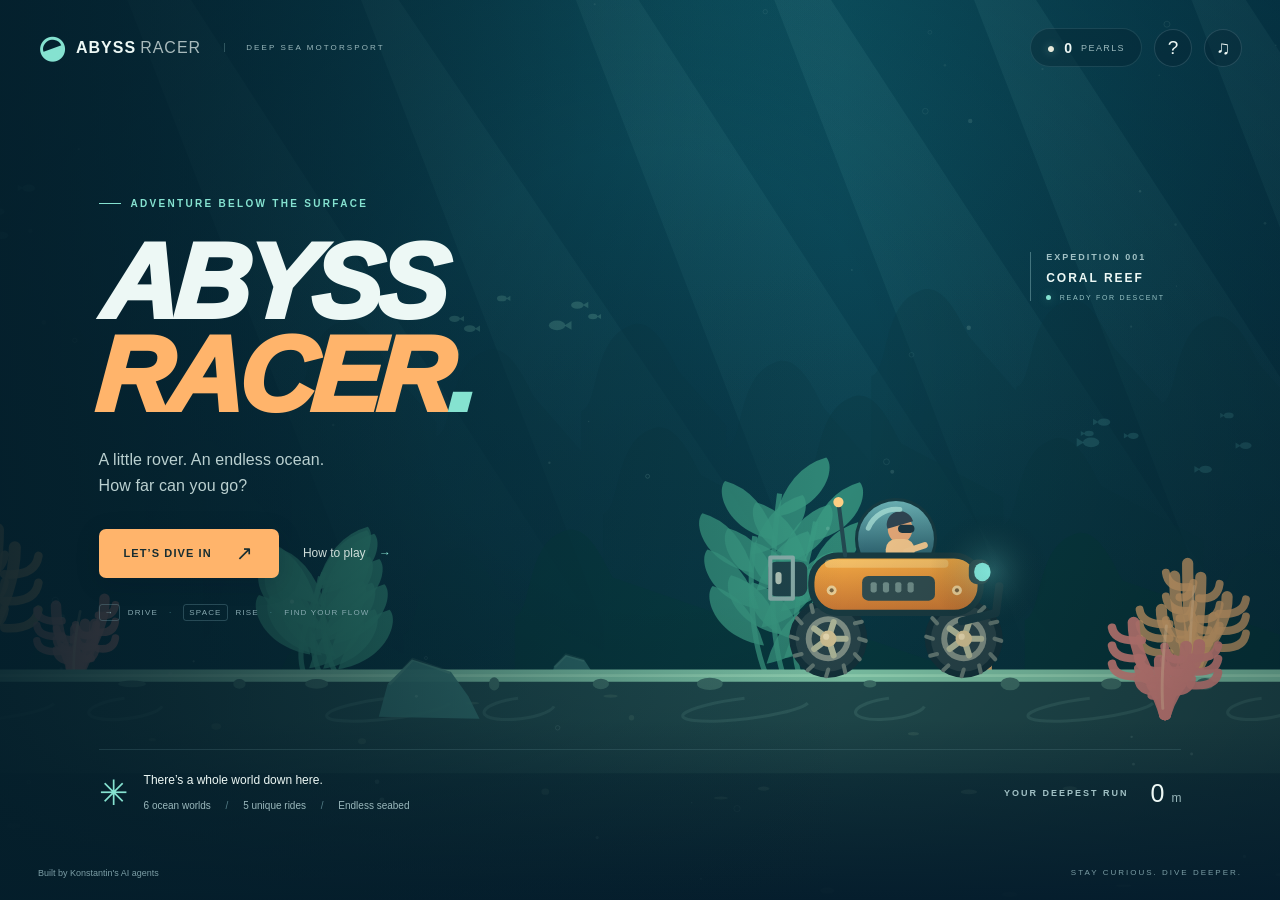
==== docs/index.html @ 3a96ac8f "Auto-backup 2026-09-12 18:00" ====
<!doctype html>
<html lang="en">
<head>
  <meta charset="utf-8">
  <meta name="viewport" content="width=device-width, initial-scale=1, viewport-fit=cover">
  <meta name="robots" content="noindex, nofollow">
  <meta name="theme-color" content="#061f2b">
  <meta name="description" content="Drive a little deep-sea rover across an endless ocean floor. Collect pearls, master floaty jumps, and explore six underwater worlds.">
  <title>Abyss Racer</title>
  <link rel="icon" href="data:image/svg+xml,%3Csvg xmlns='http://www.w3.org/2000/svg' viewBox='0 0 64 64'%3E%3Crect width='64' height='64' rx='16' fill='%230b2935'/%3E%3Cpath d='M20 31a12 12 0 0 1 24 0' fill='%2385e7de'/%3E%3Crect x='10' y='30' width='44' height='18' rx='8' fill='%23ffb05c'/%3E%3Ccircle cx='20' cy='48' r='8' fill='%23051b26' stroke='%23c4d4d2' stroke-width='4'/%3E%3Ccircle cx='46' cy='48' r='8' fill='%23051b26' stroke='%23c4d4d2' stroke-width='4'/%3E%3C/svg%3E">
  <link rel="stylesheet" href="style.css">
</head>
<body>
  <canvas id="ocean" aria-label="Underwater racing game. Use the keyboard or on-screen pedals to drive."></canvas>
  <div id="vignette" aria-hidden="true"></div>
  <header id="topbar">
    <button id="brand" class="brand" aria-label="Abyss Racer home"><span class="brand-mark">◒</span><span>ABYSS<span class="brand-light">RACER</span></span><span class="edition">DEEP SEA MOTORSPORT</span></button>
    <div class="top-actions"><span class="wallet" title="Pearls available to spend"><span class="pearl-icon">●</span><b id="wallet">0</b><span class="wallet-label">PEARLS</span></span><button id="help-button" class="icon-button" aria-label="How to play">?</button><button id="mute-button" class="icon-button" aria-label="Mute sound" aria-pressed="false">♫</button></div>
  </header>

  <main id="screens">
    <section id="title-screen" class="screen" aria-labelledby="title-heading">
      <div class="hero"><div class="eyebrow"><i></i> ADVENTURE BELOW THE SURFACE</div><h1 id="title-heading">ABYSS<br><span>RACER</span><span class="title-dot">.</span></h1><p>A little rover. An endless ocean.<br>How far can you go?</p><div class="hero-actions"><button id="enter-garage" class="button primary">LET’S DIVE IN <span>↗</span></button><button id="title-help" class="text-button">How to play <span>→</span></button></div><div class="hero-note"><span class="keycap">→</span> DRIVE <span class="note-dot">·</span> <span class="keycap">SPACE</span> RISE <span class="note-dot">·</span> FIND YOUR FLOW</div></div>
      <div class="expedition-label" aria-hidden="true"><span class="tiny-label">EXPEDITION 001</span><strong>CORAL REEF</strong><span><i class="live-dot"></i> READY FOR DESCENT</span></div>
      <div class="title-bottom"><div class="discovery"><span class="compass">✳</span><div><b>There’s a whole world down here.</b><span>6 ocean worlds <i> / </i> 5 unique rides <i> / </i> Endless seabed</span></div></div><div class="personal-best"><span class="tiny-label">YOUR DEEPEST RUN</span><b id="title-best">0 <small>m</small></b></div></div>
    </section>

    <section id="garage-screen" class="screen" hidden aria-labelledby="garage-heading">
      <div class="garage-shell"><div class="garage-heading"><div><div class="eyebrow">THE DIVE GARAGE</div><h2 id="garage-heading">Gear up. Go further.</h2></div><div class="level-block"><span id="level-label">DIVER LEVEL 1</span><div class="progress-track"><i id="level-fill"></i></div><small id="level-progress">0 / 275 XP</small></div></div>
      <nav class="tabs" role="tablist" aria-label="Garage"><button id="tab-vehicles" role="tab" aria-selected="true" aria-controls="garage-content" data-tab="vehicles">Vehicles</button><button id="tab-upgrades" role="tab" aria-selected="false" aria-controls="garage-content" data-tab="upgrades">Upgrades</button><button id="tab-stages" role="tab" aria-selected="false" aria-controls="garage-content" data-tab="stages">Stages</button><button id="tab-achievements" role="tab" aria-selected="false" aria-controls="garage-content" data-tab="achievements">Achievements</button><button id="tab-stats" role="tab" aria-selected="false" aria-controls="garage-content" data-tab="stats">Stats</button></nav>
      <div id="garage-content" role="tabpanel" aria-labelledby="tab-vehicles" tabindex="0"></div>
      <div class="launch-dock"><div class="loadout"><span class="status-dot"></span><div><b id="selected-loadout">Reef Rover <span> / </span> Coral Reef</b><small id="loadout-best">BEST 0 m · READY TO EXPLORE</small></div></div><button id="start-run" class="button primary">START DIVE <span>→</span></button></div></div>
    </section>

    <section id="hud" hidden aria-label="Run instruments">
      <div class="hud-top"><div class="distance-readout"><span class="tiny-label">DISTANCE</span><strong id="distance">0<small> m</small></strong><span id="run-stage">CORAL REEF</span></div><div class="oxygen-panel" id="oxygen-panel"><div><span>O₂ <b>OXYGEN</b></span><strong id="oxygen-value">100%</strong></div><div class="oxygen-track"><i id="oxygen-fill"></i></div><small id="oxygen-warning">BREATHE EASY. KEEP EXPLORING.</small></div><div class="hud-right"><span class="run-pearls"><span class="pearl-icon">●</span> <b id="run-pearls">0</b></span><button id="pause-button" class="icon-button" aria-label="Pause game">Ⅱ</button></div></div>
      <div class="depth-meter"><span>DEPTH</span><b id="depth">120 m</b><i></i><span id="speed">0 km/h</span></div>
      <div class="run-keyboard"><span><kbd>←</kbd> BRAKE</span><span><kbd>→</kbd> THROTTLE</span><span><kbd>SPACE</kbd> BALLAST <b id="ballast-status">READY</b></span></div>
      <div id="touch-controls"><button id="pedal-brake" class="pedal brake" aria-label="Hold brake or reverse"><span>◀</span>BRAKE</button><button id="pedal-ballast" class="pedal ballast" aria-label="Ballast burst"><span>⇧</span><small id="touch-ballast-label">BALLAST</small></button><button id="pedal-gas" class="pedal gas" aria-label="Hold throttle"><span>▶</span>THROTTLE</button></div>
    </section>

    <section id="pause-screen" class="screen centered shade" hidden aria-labelledby="pause-heading"><div class="modal-card"><div class="eyebrow">TAKE A BREATHER</div><h2 id="pause-heading">Holding depth.</h2><p>Your expedition is paused.</p><button id="resume-run" class="button primary">KEEP EXPLORING <span>→</span></button><button id="end-run" class="button secondary">End dive & bank pearls</button><small class="muted">P or Esc to resume</small></div></section>

    <section id="gameover-screen" class="screen centered shade" hidden aria-labelledby="gameover-heading"><div class="modal-card result-card"><div class="eyebrow" id="result-reason">EXPEDITION COMPLETE</div><h2 id="gameover-heading">A dive to remember.</h2><div id="new-best" class="best-badge" hidden>✦ NEW PERSONAL BEST</div><div class="result-distance" id="result-distance">0 <small>m</small></div><p id="result-location">Coral Reef · Reef Rover</p><div class="result-stats"><div><span>PEARLS EARNED</span><b id="result-pearls">+0</b></div><div><span>EXPERIENCE</span><b id="result-xp">+0 XP</b></div><div><span>AIR TIME</span><b id="result-air">0.0 s</b></div></div><p id="result-rewards" class="reward-line"></p><div class="result-actions"><button id="retry" class="button primary">DIVE AGAIN <span>↻</span></button><button id="back-garage" class="button secondary">GARAGE</button></div></div></section>
  </main>

  <div id="toast-stack" aria-live="polite" aria-atomic="false"></div>
  <footer id="footer"><span>Built by Konstantin's AI agents</span><span>STAY CURIOUS. DIVE DEEPER.</span></footer>
  <div id="dialog-overlay" class="dialog-overlay" hidden><section class="modal-card help-card" role="dialog" aria-modal="true" aria-labelledby="dialog-heading" tabindex="-1"><button id="dialog-close" class="icon-button close-button" aria-label="Close dialog">×</button><div id="dialog-content"></div></section></div>
  <script src="data.js"></script><script src="terrain.js"></script><script src="physics.js"></script><script src="save.js"></script><script src="audio.js"></script><script src="render.js"></script><script src="game.js"></script>
</body>
</html>
---- docs/style.css ----
:root{color-scheme:dark;--ink:#edf8f5;--muted:#9ab8bc;--teal:#85e2d0;--orange:#ffb46b;--line:#8ac5cc26;--panel:#092c38;--bg:#061f2b;--sans:Inter,ui-sans-serif,-apple-system,BlinkMacSystemFont,"Segoe UI",sans-serif}*{box-sizing:border-box}html,body{margin:0;width:100%;height:100%;overflow:hidden;background:var(--bg);color:var(--ink);font-family:var(--sans)}button{font:inherit;color:inherit;cursor:pointer;-webkit-tap-highlight-color:transparent}button:disabled{cursor:default;opacity:.48}button:focus-visible,select:focus-visible,[tabindex]:focus-visible{outline:2px solid var(--orange);outline-offset:5px}button{touch-action:manipulation}button,input,select{font-size:16px}button,select{-webkit-user-select:none;user-select:none}[hidden]{display:none!important}#ocean,#vignette{position:fixed;inset:0;width:100%;height:100%}#vignette{pointer-events:none;background:linear-gradient(90deg,#041e2ad9,transparent 66%),linear-gradient(0deg,#041c2ce8,transparent 20%)}#topbar{position:absolute;top:0;left:0;right:0;padding:calc(28px + env(safe-area-inset-top)) max(38px,env(safe-area-inset-right)) 0 max(38px,env(safe-area-inset-left));display:flex;align-items:center;justify-content:space-between;z-index:4}.brand{display:flex;align-items:center;gap:10px;border:0;background:none;font-size:16px;font-weight:900;letter-spacing:1px;padding:0}.brand-mark{font-size:31px;color:var(--teal);transform:rotate(-20deg);line-height:1}.brand-light{font-weight:400;opacity:.7;margin-left:4px}.edition{font-size:8px;letter-spacing:2.1px;font-weight:500;border-left:1px solid #a4d4d744;margin-left:13px;padding-left:21px;color:var(--muted)}.top-actions{display:flex;align-items:center;gap:12px}.wallet{display:flex;align-items:center;gap:9px;height:39px;padding:0 16px;background:#05263375;border:1px solid var(--line);border-radius:25px;font-size:14px}.wallet-label{font-size:9px;letter-spacing:1.4px;color:var(--muted)}.pearl-icon{color:#e8eadb;text-shadow:0 0 10px #d0f9e966;font-size:14px}.icon-button{width:38px;height:38px;border:1px solid #accdd62e;border-radius:50%;background:#07283788;display:grid;place-items:center;font-size:19px;transition:background .2s}.icon-button:hover{background:#235665}.screen{position:absolute;inset:0}#title-screen{padding:0 7.7vw}.hero{position:absolute;top:22%;z-index:1}.eyebrow{font-size:10px;letter-spacing:2.3px;font-weight:700;color:var(--teal);display:flex;align-items:center;gap:10px}.eyebrow i{width:22px;height:1px;background:var(--teal)}h1{font-size:clamp(74px,8.3vw,133px);line-height:.88;letter-spacing:-5px;margin:27px 0 24px;font-weight:950;transform:skew(-4deg);transform-origin:left;font-style:italic}h1>span{color:var(--orange)}h1 .title-dot{color:var(--teal)}.hero p{font-size:16px;color:#bad0d0;line-height:1.65;font-weight:400;letter-spacing:.1px}.hero-actions{display:flex;gap:24px;align-items:center;margin-top:29px}.button{min-height:49px;display:inline-flex;align-items:center;justify-content:center;gap:24px;padding:15px 24px;border:1px solid transparent;border-radius:7px;font-size:11px;font-weight:800;letter-spacing:1.1px;transition:transform .18s,background .18s}.button:hover:not(:disabled){transform:translateY(-2px)}.primary{color:#172d31;background:var(--orange);box-shadow:0 5px 24px #030e2426}.primary:hover:not(:disabled){background:#ffc38a}.primary span{font-size:20px;font-weight:400;line-height:12px}.secondary{border-color:#94c5cb38;background:#153e4b99;color:var(--ink)}.text-button{padding:10px 0;border:0;background:none;font-size:12px;color:#d0deda}.text-button span{padding-left:10px;color:var(--teal)}.hero-note{display:flex;align-items:center;gap:8px;font-size:8px;letter-spacing:1.15px;color:#87a9b0;margin-top:26px}.keycap,kbd{border:1px solid #88b7c144;border-radius:3px;padding:3px 5px;font-size:8px;font-family:inherit}.note-dot{color:#498992;padding:0 3px}.expedition-label{position:absolute;right:9%;top:28%;display:flex;flex-direction:column;gap:9px;padding-left:15px;border-left:1px solid #9dcecf66}.tiny-label{font-size:9px;letter-spacing:2px;color:#a1c1c5;font-weight:600}.expedition-label strong{font-size:12px;letter-spacing:2px}.expedition-label>span:last-child{font-size:7px;color:#96c1c3;letter-spacing:1.7px}.live-dot,.status-dot{display:inline-block;width:5px;height:5px;border-radius:50%;background:var(--teal);box-shadow:0 0 10px #7effc75c;margin-right:5px}.title-bottom{position:absolute;bottom:87px;left:7.7vw;right:7.7vw;display:flex;align-items:center;justify-content:space-between;border-top:1px solid #83b8bd2a;padding-top:23px}.discovery{display:flex;gap:16px;align-items:center}.compass{font-size:35px;color:var(--teal)}.discovery b{font-size:12px;font-weight:500;display:block;margin-bottom:8px}.discovery div>span{font-size:10px;color:var(--muted)}.discovery i{color:#547d87;font-style:normal;padding:0 12px}.personal-best{text-align:right;display:flex;gap:22px;align-items:center}.personal-best b{font-size:25px;font-weight:400}.personal-best small{font-size:12px;color:var(--muted)}#footer{position:absolute;bottom:0;padding:20px 38px max(22px,env(safe-area-inset-bottom));left:0;right:0;display:flex;justify-content:space-between;color:#7b9da5;font-size:9px;z-index:1}#footer>span:last-child{font-size:8px;letter-spacing:2px}.garage-shell{position:absolute;top:102px;bottom:78px;left:50%;transform:translateX(-50%);width:min(1100px,88%);display:flex;flex-direction:column;padding:26px 30px 0;background:linear-gradient(130deg,#0b303deb,#061e2bf5);border:1px solid #8fced02b;border-radius:15px;box-shadow:0 30px 100px #0003;backdrop-filter:blur(15px)}.garage-heading{display:flex;justify-content:space-between;align-items:center}.garage-heading h2{font-size:28px;letter-spacing:-.7px;margin:9px 0 22px}.level-block{width:155px;font-size:9px;color:var(--teal);letter-spacing:1px;text-align:right}.progress-track{height:4px;background:#518f9629;border-radius:3px;overflow:hidden;margin:9px 0 6px}.progress-track i{display:block;height:100%;background:var(--teal);width:0;transition:width .3s}.level-block small{font-size:9px;color:var(--muted);letter-spacing:.2px}.tabs{display:flex;gap:26px;border-bottom:1px solid var(--line);flex-shrink:0;overflow:auto}.tabs button{font-size:12px;padding:12px 0 15px;background:none;border:0;border-bottom:2px solid transparent;color:var(--muted);white-space:nowrap}.tabs button[aria-selected=true]{border-bottom-color:var(--orange);color:var(--orange)}#garage-content{overflow:auto;flex:1;padding:23px 2px 24px;scrollbar-width:thin;scrollbar-color:#3d737c transparent}.section-description{margin:0 0 19px;color:var(--muted);font-size:12px;line-height:1.6}.card-grid{display:grid;grid-template-columns:repeat(3,minmax(0,1fr));gap:13px}.vehicle-grid{grid-template-columns:repeat(3,minmax(0,1fr))}.item-card{position:relative;padding:18px;border:1px solid #8bbdc824;border-radius:9px;background:linear-gradient(145deg,#173e4e75,#0a283a55);overflow:hidden}.item-card.selected{border-color:#e6b5789c;background:linear-gradient(145deg,#50564435,#0b293b80)}.item-card h3{font-size:15px;margin:6px 0 7px}.item-card p{font-size:11px;color:var(--muted);line-height:1.55;margin:6px 0 14px;min-height:33px}.vehicle-art{width:100%;height:100px;display:block}.card-kicker{font-size:8px;letter-spacing:1.3px;color:var(--teal);display:flex;justify-content:space-between}.card-bottom{display:flex;align-items:center;justify-content:space-between;gap:8px;margin-top:14px}.small-button{border:1px solid #92bec538;border-radius:5px;padding:9px 12px;background:#143e4d;font-size:10px;font-weight:600;min-height:34px}.small-button:hover:not(:disabled){background:#255765}.small-button.equipped{color:var(--orange);background:#e1a16412;border-color:#e1a16440}.card-stat{font-size:9px;color:#8eafb7}.stat-bars{display:grid;grid-template-columns:repeat(2,1fr);gap:8px}.mini-stat{font-size:8px;letter-spacing:.5px;color:#aac3c7}.mini-stat>i{display:block;height:3px;margin-top:5px;background:#64a2ab29}.mini-stat>i>b{display:block;height:100%;background:#7bbdb7}.upgrade-icon{font-size:25px;color:var(--orange);display:block;margin-bottom:14px}.upgrade-level{font-size:10px;color:var(--teal)}.upgrade-track{display:flex;gap:3px;margin:13px 0}.upgrade-track i{height:5px;flex:1;background:#2c515c;border-radius:1px}.upgrade-track i.filled{background:var(--orange)}.stage-card{padding-top:70px}.stage-art{position:absolute;height:68px;top:0;left:0;right:0;background:linear-gradient(165deg,var(--stage-top),var(--stage-bottom));overflow:hidden}.stage-art:before,.stage-art:after{content:"";position:absolute;left:-10%;width:120%;height:90px;top:40px;border-radius:50%;background:var(--stage-sand);transform:rotate(-8deg);opacity:.65}.stage-art:after{top:47px;transform:rotate(9deg);opacity:.35;background:#030f21}.stage-number{position:absolute;right:15px;top:15px;z-index:1;color:#effcff8c;font-size:9px;letter-spacing:2px}.achievement-card{display:flex;gap:14px;align-items:flex-start}.achievement-card .medal{font-size:24px;color:#60818a}.achievement-card.earned .medal{color:var(--orange)}.achievement-card h3{font-size:12px;margin-top:1px}.achievement-card p{min-height:0;margin-bottom:8px}.achievement-card small{color:var(--teal);font-size:9px}.launch-dock{border-top:1px solid var(--line);padding:18px 0;display:flex;align-items:center;justify-content:space-between;gap:15px;flex-shrink:0}.loadout{display:flex;align-items:center;gap:10px}.loadout b{font-size:12px;font-weight:500}.loadout b>span{color:#628790;padding:0 8px}.loadout small{display:block;font-size:8px;color:var(--muted);letter-spacing:1px;margin-top:6px}.stat-grid{display:grid;grid-template-columns:repeat(4,1fr);gap:12px}.stat-tile{padding:20px;border:1px solid var(--line);border-radius:8px;background:#10354566}.stat-tile b{display:block;font-size:27px;font-weight:500;margin:9px 0}.stat-tile span{font-size:9px;color:var(--muted);letter-spacing:.6px}.stats-bottom{display:flex;gap:28px;align-items:flex-end;margin-top:24px;flex-wrap:wrap}.stats-bottom label{font-size:11px;color:var(--muted);display:grid;gap:8px}.stats-bottom select{background:#113441;color:var(--ink);padding:9px;border:1px solid var(--line);border-radius:6px;font-size:11px;max-width:260px}.danger-button{color:#eba58a;background:none;border:1px solid #d491792e;border-radius:5px;padding:10px 14px;font-size:10px}.bests-table{width:100%;border-collapse:collapse;font-size:11px;margin-top:24px}.bests-table th,.bests-table td{border:1px solid var(--line);padding:10px;text-align:left}.bests-table th{color:var(--muted);font-weight:600}.table-wrap{overflow:auto}body[data-state=GARAGE] #vignette{background:#041c2980}body[data-state=RUNNING] #topbar,body[data-state=PAUSED] #topbar,body[data-state=GAMEOVER] #topbar{display:none}body[data-state=RUNNING] #footer,body[data-state=PAUSED] #footer{display:none}body[data-state=RUNNING] #vignette,body[data-state=PAUSED] #vignette{background:linear-gradient(0deg,#02162144,transparent 20%,transparent 80%,#02162177)}#hud{position:absolute;inset:0;pointer-events:none;padding:calc(24px + env(safe-area-inset-top)) 36px 0}.hud-top{display:flex;justify-content:space-between;align-items:flex-start;gap:20px}.distance-readout{min-width:160px;display:flex;flex-direction:column;gap:4px;text-shadow:0 2px 10px #00151c}.distance-readout strong{font-size:45px;letter-spacing:-1.7px;line-height:1.1}.distance-readout strong small{font-size:16px;letter-spacing:0;font-weight:400;color:#b2d6d6}.distance-readout>span:last-child{font-size:8px;color:#a8caca;letter-spacing:1.6px;margin-top:5px}.oxygen-panel{width:300px;padding:14px 17px 10px;border-radius:9px;background:#05222ddd;border:1px solid #81c1c23b}.oxygen-panel>div:first-child{display:flex;justify-content:space-between;align-items:center;color:var(--teal);font-size:14px}.oxygen-panel b{font-size:8px;letter-spacing:1.5px;margin-left:7px}.oxygen-panel strong{font-size:11px}.oxygen-track{height:5px;border-radius:5px;background:#315560;margin:10px 0;overflow:hidden}.oxygen-track i{display:block;height:100%;width:100%;background:var(--teal);transition:width .1s linear}.oxygen-panel>small{font-size:7px;color:#84aeb4;letter-spacing:1px}.oxygen-panel.low{border-color:#ff987d;animation:warning-pulse 1s ease-in-out infinite}.oxygen-panel.low .oxygen-track i{background:#ff9777}.oxygen-panel.low>small{color:#ffb598}.hud-right{display:flex;align-items:center;gap:19px;min-width:160px;justify-content:flex-end}.hud-right button{pointer-events:auto}.run-pearls{font-size:20px;text-shadow:0 2px 8px #021821}.depth-meter{position:absolute;right:37px;top:180px;display:flex;flex-direction:column;align-items:flex-end;gap:9px}.depth-meter span{font-size:9px;letter-spacing:1px;color:#b3c9ca}.depth-meter b{font-size:14px;font-weight:400}.depth-meter i{height:92px;width:16px;border-right:1px solid #95b9bc66;background:repeating-linear-gradient(0deg,transparent 0,transparent 14px,#95b9bc55 14px,#95b9bc55 15px)}.run-keyboard{position:absolute;bottom:30px;left:50%;transform:translateX(-50%);display:flex;gap:28px;align-items:center;white-space:nowrap}.run-keyboard span{font-size:8px;letter-spacing:1px;color:#a5c5c6;display:flex;align-items:center;gap:9px}.run-keyboard kbd{font-size:10px;padding:5px 8px}.run-keyboard b{color:var(--orange);font-weight:500;min-width:30px}#touch-controls{display:none;position:absolute;bottom:max(22px,env(safe-area-inset-bottom));left:max(23px,env(safe-area-inset-left));right:max(23px,env(safe-area-inset-right));align-items:flex-end;justify-content:space-between;pointer-events:none}.pedal{pointer-events:auto;touch-action:none;width:100px;height:90px;border-radius:17px;background:#072b38c9;border:1px solid #7fbdc375;font-size:9px;letter-spacing:1.2px;display:flex;flex-direction:column;gap:12px;align-items:center;justify-content:center;-webkit-user-select:none;user-select:none;box-shadow:0 5px 20px #00131e55}.pedal span{font-size:27px;line-height:1}.pedal.gas{background:#efb06dde;color:#123441;border-color:#ffd196}.pedal.ballast{width:67px;height:67px;border-radius:50%;gap:4px;margin-right:auto;margin-left:18px}.pedal small{font-size:7px;letter-spacing:.4px}.pedal.active{transform:scale(.95);background:#c7f4e8;color:#12333a}.centered{display:flex;align-items:center;justify-content:center;padding:25px;z-index:5}.shade{background:#031b2aac;backdrop-filter:blur(7px)}.modal-card{position:relative;background:linear-gradient(145deg,#103743,#071f2e);border:1px solid #8ac9c543;box-shadow:0 30px 100px #00121f80;border-radius:17px;padding:38px;width:min(440px,100%);text-align:center}.modal-card .eyebrow{justify-content:center;font-size:9px}.modal-card h2{font-size:30px;letter-spacing:-.7px;margin:15px 0}.modal-card p{font-size:13px;color:var(--muted);line-height:1.7}.modal-card>.button{display:flex;width:100%;margin-top:15px}.modal-card>.muted{display:block;margin-top:20px;font-size:10px;color:var(--muted)}.result-card{width:min(540px,100%)}.result-card h2{font-size:27px}.result-distance{font-size:80px;font-weight:700;letter-spacing:-4px;line-height:1.2;margin-top:20px;color:var(--orange)}.result-distance small{font-size:27px;font-weight:400;letter-spacing:0;color:var(--muted)}.result-card #result-location{margin:4px 0 25px;font-size:11px}.best-badge{display:inline-block;margin-top:7px;border:1px solid #dab87555;background:#b39b5312;border-radius:20px;padding:7px 10px;color:var(--orange);font-size:8px;letter-spacing:1.2px}.result-stats{display:grid;grid-template-columns:repeat(3,1fr);padding:19px 0;border-top:1px solid var(--line);border-bottom:1px solid var(--line)}.result-stats span{display:block;font-size:7px;letter-spacing:1px;color:var(--muted)}.result-stats b{display:block;font-size:18px;font-weight:500;margin-top:10px}.result-actions{display:flex;gap:12px;margin-top:23px}.result-actions .button{flex:1}.reward-line{font-size:10px!important;color:var(--teal)!important;margin-bottom:0}#toast-stack{position:absolute;top:135px;left:50%;transform:translateX(-50%);display:flex;align-items:center;flex-direction:column;gap:8px;z-index:10;pointer-events:none;max-width:90%}.toast{background:#082936ee;border:1px solid #a9d9cc60;border-radius:8px;padding:13px 21px;font-size:12px;color:#e0f7eb;box-shadow:0 8px 30px #011d2866;animation:toast-in .25s ease-out;text-align:center}.toast.special{border-color:#eac38788;color:var(--orange)}.dialog-overlay{position:absolute;inset:0;background:#031a29d9;backdrop-filter:blur(9px);z-index:20;display:flex;align-items:center;justify-content:center;padding:24px}.help-card{width:min(570px,100%);text-align:left;max-height:90%;overflow:auto}.close-button{position:absolute;right:17px;top:17px}.help-card .eyebrow{justify-content:flex-start}.help-card h2{font-size:29px;margin-top:16px}.control-list{display:grid;gap:0;margin:22px 0}.control-row{display:flex;justify-content:space-between;gap:12px;padding:13px 0;border-bottom:1px solid var(--line);font-size:12px;align-items:center}.control-row kbd{font-size:10px;line-height:1.8}.help-tip{font-size:11px!important;background:#6eccc00b;padding:13px;border-left:2px solid var(--teal)}.help-pickups{display:grid;grid-template-columns:1fr 1fr;gap:10px;font-size:11px;line-height:1.6;color:#a5c8ca}.help-pickups b{color:var(--orange)}.confirm-actions{display:flex;gap:12px;margin-top:20px}.confirm-actions button{flex:1}.storage-note{font-size:11px;padding:10px;background:#e9aa6420;border:1px solid #e9aa6444;border-radius:6px;color:#ffc994}@keyframes warning-pulse{50%{box-shadow:0 0 22px #ff6b504d}}@keyframes toast-in{from{opacity:0;transform:translateY(-10px)}to{opacity:1;transform:translateY(0)}}
@media(min-width:1600px){.hero{top:24%}}@media(max-height:780px) and (min-width:761px){.hero{top:20%}h1{font-size:min(8vw,104px);margin-top:20px;margin-bottom:17px}.hero p{font-size:14px;margin:10px 0}.hero-actions{margin-top:20px}.hero-note{margin-top:20px}.title-bottom{bottom:72px}.garage-shell{top:86px;bottom:58px}.garage-heading h2{font-size:24px;margin:7px 0 12px}.garage-shell{padding-top:19px}#topbar{padding-top:22px}.item-card{padding:14px}.vehicle-art{height:78px}#garage-content{padding-top:17px}.stage-card{padding-top:70px}.result-distance{font-size:62px}}@media(max-width:1000px){.edition{display:none}.hero{top:24%}.hero h1{font-size:100px}.expedition-label{right:6%;top:30%}.card-grid{grid-template-columns:repeat(2,minmax(0,1fr))}.garage-shell{width:92%;padding-left:22px;padding-right:22px}.stat-grid{grid-template-columns:repeat(2,1fr)}}@media(pointer:coarse){#touch-controls{display:flex}.run-keyboard{display:none}.hero-note{visibility:hidden}}@media(max-width:760px){#topbar{padding:calc(19px + env(safe-area-inset-top)) 22px 0}.brand{font-size:13px;gap:7px}.brand-mark{font-size:27px}.top-actions{gap:7px}.wallet{padding:0 11px;height:35px;font-size:12px}.wallet-label{display:none}.icon-button{width:34px;height:34px;font-size:17px}#title-screen{padding:0 8vw}.hero{top:17%;}.hero h1{font-size:clamp(76px,17vw,116px);letter-spacing:-4px;margin-top:20px;margin-bottom:17px}.hero .eyebrow{font-size:8px;letter-spacing:1.5px}.hero p{font-size:13px;margin:12px 0}.hero-actions{margin-top:20px;gap:18px}.hero-actions .button{min-height:46px;padding:13px 19px;font-size:10px}.hero-actions .text-button{font-size:11px}.hero-note{display:none}.expedition-label{top:auto;bottom:23%;right:8%;font-size:10px;padding-left:12px;gap:7px}.expedition-label .tiny-label{font-size:7px}.expedition-label strong{font-size:10px}.expedition-label>span:last-child{font-size:6px}.title-bottom{left:8vw;right:8vw;bottom:67px;padding-top:17px}.discovery{gap:9px}.compass{font-size:27px}.discovery b{font-size:10px;margin-bottom:6px}.discovery div>span{font-size:8px}.discovery i{padding:0 5px}.personal-best{display:none}#footer{padding:18px 22px max(18px,env(safe-area-inset-bottom));font-size:8px}#footer>span:last-child{display:none}#vignette{background:linear-gradient(90deg,#041e2ac2,transparent),linear-gradient(0deg,#041c2a,transparent 24%)}.garage-shell{top:80px;bottom:54px;width:94%;padding:19px 16px 0;border-radius:11px}.garage-heading h2{font-size:22px;margin-bottom:18px}.garage-heading .eyebrow{font-size:8px;letter-spacing:1.5px}.level-block{width:110px;font-size:8px;letter-spacing:.5px}.level-block small{font-size:8px}.tabs{gap:22px}.tabs button{font-size:11px;padding-bottom:12px}#garage-content{padding-top:17px}.item-card{padding:12px}.item-card h3{font-size:13px}.item-card p{font-size:10px}.card-grid{gap:10px}.vehicle-art{height:85px}.card-bottom{align-items:flex-start;flex-direction:column;gap:9px}.card-bottom .small-button{width:100%}.mini-stat{font-size:7px}.card-kicker{font-size:7px;letter-spacing:.8px}.launch-dock{padding:14px 0;gap:9px}.loadout{gap:4px}.loadout b{font-size:10px}.loadout b>span{padding:0 3px}.loadout small{font-size:6px;letter-spacing:.4px}.launch-dock>.button{padding:12px 14px;min-height:45px;font-size:9px;gap:12px}.stage-card{padding-top:67px}.stage-art{height:58px}.section-description{font-size:11px}.achievement-card{gap:9px}.achievement-card .medal{font-size:18px}.achievement-card h3{font-size:11px}.achievement-card p{font-size:9px}.achievement-card small{font-size:8px}.stat-tile{padding:14px}.stat-tile b{font-size:23px}#hud{padding:calc(20px + env(safe-area-inset-top)) 20px 0}.hud-top{gap:10px}.distance-readout{min-width:74px}.distance-readout strong{font-size:32px}.distance-readout strong small{font-size:12px}.distance-readout .tiny-label{font-size:7px;letter-spacing:1px}.distance-readout>span:last-child{font-size:6px;letter-spacing:1px}.oxygen-panel{width:190px;padding:10px 11px 7px}.oxygen-panel b{font-size:6px;letter-spacing:1px}.oxygen-panel strong{font-size:9px}.oxygen-track{margin:8px 0;height:4px}.oxygen-panel>small{font-size:5px;letter-spacing:.6px}.hud-right{min-width:40px;gap:9px;flex-direction:column-reverse}.run-pearls{font-size:14px}.run-pearls .pearl-icon{font-size:10px}.depth-meter{right:22px;top:165px}.depth-meter i{height:60px}.depth-meter span{font-size:7px}.depth-meter b{font-size:12px}#touch-controls{display:flex}.run-keyboard{display:none}#toast-stack{top:125px}.toast{font-size:10px;padding:10px 14px}.modal-card{padding:30px 24px}.result-distance{font-size:66px}.result-stats b{font-size:15px}.result-card h2{font-size:24px}.help-card{padding-top:35px}.help-card h2{font-size:25px}.control-row{font-size:11px}.control-row kbd{font-size:8px}.help-pickups{font-size:10px}}
@media(max-height:520px){.hero{top:23%}.hero h1{font-size:69px;margin:12px 0}.hero p{display:none}.hero-actions{margin-top:17px}.hero-note,.title-bottom{display:none}.expedition-label{top:30%;bottom:auto}.hero .eyebrow{font-size:7px}#footer{padding-bottom:12px}.garage-shell{top:70px;bottom:38px;padding-top:12px}.garage-heading{display:none}.launch-dock{padding:10px 0}.modal-card{max-height:94vh;overflow:auto;padding:23px}.modal-card h2{font-size:22px;margin:11px 0}.result-distance{font-size:43px;margin-top:10px}.result-stats{padding:12px 0}.result-card #result-location{margin-bottom:13px}.result-actions{margin-top:14px}.pedal{height:69px;width:83px;border-radius:12px;gap:7px}.pedal.ballast{width:54px;height:54px}.depth-meter{top:125px}.depth-meter i{display:none}#hud{padding-top:15px}.oxygen-panel{width:245px}.distance-readout strong{font-size:29px}.help-card{max-height:90vh}}
@media(prefers-reduced-motion:reduce){*{animation:none!important;transition:none!important}}
/* The expedition label stays beside the title on desktop; portrait art gets the space. */
@media(max-width:760px) and (min-height:521px){.expedition-label{display:none}}
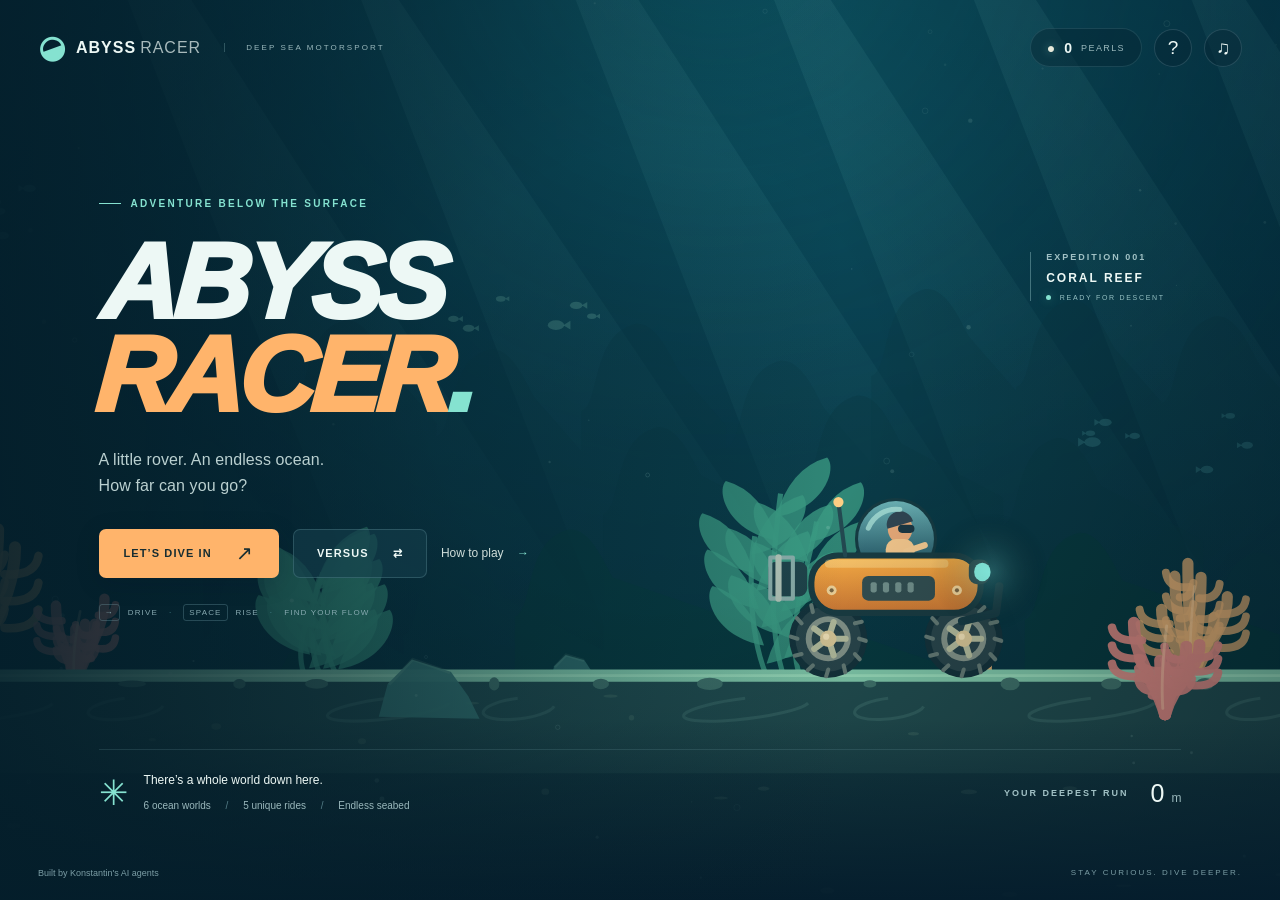
==== commit 97fcb389: "Add local two-player Versus mode: split-screen, rover contacts, items, rounds Co-Authored-By: Claude" ====
--- a/docs/index.html
+++ b/docs/index.html
@@ -8,7 +8,7 @@
   <meta name="description" content="Drive a little deep-sea rover across an endless ocean floor. Collect pearls, master floaty jumps, and explore six underwater worlds.">
   <title>Abyss Racer</title>
   <link rel="icon" href="data:image/svg+xml,%3Csvg xmlns='http://www.w3.org/2000/svg' viewBox='0 0 64 64'%3E%3Crect width='64' height='64' rx='16' fill='%230b2935'/%3E%3Cpath d='M20 31a12 12 0 0 1 24 0' fill='%2385e7de'/%3E%3Crect x='10' y='30' width='44' height='18' rx='8' fill='%23ffb05c'/%3E%3Ccircle cx='20' cy='48' r='8' fill='%23051b26' stroke='%23c4d4d2' stroke-width='4'/%3E%3Ccircle cx='46' cy='48' r='8' fill='%23051b26' stroke='%23c4d4d2' stroke-width='4'/%3E%3C/svg%3E">
-  <link rel="stylesheet" href="style.css">
+  <link rel="stylesheet" href="style.css"><link rel="stylesheet" href="versus.css">
 </head>
 <body>
   <canvas id="ocean" aria-label="Underwater racing game. Use the keyboard or on-screen pedals to drive."></canvas>
@@ -20,7 +20,7 @@
 
   <main id="screens">
     <section id="title-screen" class="screen" aria-labelledby="title-heading">
-      <div class="hero"><div class="eyebrow"><i></i> ADVENTURE BELOW THE SURFACE</div><h1 id="title-heading">ABYSS<br><span>RACER</span><span class="title-dot">.</span></h1><p>A little rover. An endless ocean.<br>How far can you go?</p><div class="hero-actions"><button id="enter-garage" class="button primary">LET’S DIVE IN <span>↗</span></button><button id="title-help" class="text-button">How to play <span>→</span></button></div><div class="hero-note"><span class="keycap">→</span> DRIVE <span class="note-dot">·</span> <span class="keycap">SPACE</span> RISE <span class="note-dot">·</span> FIND YOUR FLOW</div></div>
+      <div class="hero"><div class="eyebrow"><i></i> ADVENTURE BELOW THE SURFACE</div><h1 id="title-heading">ABYSS<br><span>RACER</span><span class="title-dot">.</span></h1><p>A little rover. An endless ocean.<br>How far can you go?</p><div class="hero-actions"><button id="enter-garage" class="button primary">LET’S DIVE IN <span>↗</span></button><button id="enter-versus" class="button secondary">VERSUS <span>⇄</span></button><span id="versus-keyboard-note" hidden>Versus needs a keyboard</span><button id="title-help" class="text-button">How to play <span>→</span></button></div><div class="hero-note"><span class="keycap">→</span> DRIVE <span class="note-dot">·</span> <span class="keycap">SPACE</span> RISE <span class="note-dot">·</span> FIND YOUR FLOW</div></div>
       <div class="expedition-label" aria-hidden="true"><span class="tiny-label">EXPEDITION 001</span><strong>CORAL REEF</strong><span><i class="live-dot"></i> READY FOR DESCENT</span></div>
       <div class="title-bottom"><div class="discovery"><span class="compass">✳</span><div><b>There’s a whole world down here.</b><span>6 ocean worlds <i> / </i> 5 unique rides <i> / </i> Endless seabed</span></div></div><div class="personal-best"><span class="tiny-label">YOUR DEEPEST RUN</span><b id="title-best">0 <small>m</small></b></div></div>
     </section>
@@ -47,6 +47,6 @@
   <div id="toast-stack" aria-live="polite" aria-atomic="false"></div>
   <footer id="footer"><span>Built by Konstantin's AI agents</span><span>STAY CURIOUS. DIVE DEEPER.</span></footer>
   <div id="dialog-overlay" class="dialog-overlay" hidden><section class="modal-card help-card" role="dialog" aria-modal="true" aria-labelledby="dialog-heading" tabindex="-1"><button id="dialog-close" class="icon-button close-button" aria-label="Close dialog">×</button><div id="dialog-content"></div></section></div>
-  <script src="data.js"></script><script src="terrain.js"></script><script src="physics.js"></script><script src="save.js"></script><script src="audio.js"></script><script src="render.js"></script><script src="game.js"></script>
+  <script src="data.js"></script><script src="terrain.js"></script><script src="physics.js"></script><script src="contacts.js"></script><script src="save.js"></script><script src="audio.js"></script><script src="render.js"></script><script src="versus.js"></script><script src="game.js"></script>
 </body>
 </html>
--- a/docs/style.css
+++ b/docs/style.css
@@ -1,4 +1,4 @@
-:root{color-scheme:dark;--ink:#edf8f5;--muted:#9ab8bc;--teal:#85e2d0;--orange:#ffb46b;--line:#8ac5cc26;--panel:#092c38;--bg:#061f2b;--sans:Inter,ui-sans-serif,-apple-system,BlinkMacSystemFont,"Segoe UI",sans-serif}*{box-sizing:border-box}html,body{margin:0;width:100%;height:100%;overflow:hidden;background:var(--bg);color:var(--ink);font-family:var(--sans)}button{font:inherit;color:inherit;cursor:pointer;-webkit-tap-highlight-color:transparent}button:disabled{cursor:default;opacity:.48}button:focus-visible,select:focus-visible,[tabindex]:focus-visible{outline:2px solid var(--orange);outline-offset:5px}button{touch-action:manipulation}button,input,select{font-size:16px}button,select{-webkit-user-select:none;user-select:none}[hidden]{display:none!important}#ocean,#vignette{position:fixed;inset:0;width:100%;height:100%}#vignette{pointer-events:none;background:linear-gradient(90deg,#041e2ad9,transparent 66%),linear-gradient(0deg,#041c2ce8,transparent 20%)}#topbar{position:absolute;top:0;left:0;right:0;padding:calc(28px + env(safe-area-inset-top)) max(38px,env(safe-area-inset-right)) 0 max(38px,env(safe-area-inset-left));display:flex;align-items:center;justify-content:space-between;z-index:4}.brand{display:flex;align-items:center;gap:10px;border:0;background:none;font-size:16px;font-weight:900;letter-spacing:1px;padding:0}.brand-mark{font-size:31px;color:var(--teal);transform:rotate(-20deg);line-height:1}.brand-light{font-weight:400;opacity:.7;margin-left:4px}.edition{font-size:8px;letter-spacing:2.1px;font-weight:500;border-left:1px solid #a4d4d744;margin-left:13px;padding-left:21px;color:var(--muted)}.top-actions{display:flex;align-items:center;gap:12px}.wallet{display:flex;align-items:center;gap:9px;height:39px;padding:0 16px;background:#05263375;border:1px solid var(--line);border-radius:25px;font-size:14px}.wallet-label{font-size:9px;letter-spacing:1.4px;color:var(--muted)}.pearl-icon{color:#e8eadb;text-shadow:0 0 10px #d0f9e966;font-size:14px}.icon-button{width:38px;height:38px;border:1px solid #accdd62e;border-radius:50%;background:#07283788;display:grid;place-items:center;font-size:19px;transition:background .2s}.icon-button:hover{background:#235665}.screen{position:absolute;inset:0}#title-screen{padding:0 7.7vw}.hero{position:absolute;top:22%;z-index:1}.eyebrow{font-size:10px;letter-spacing:2.3px;font-weight:700;color:var(--teal);display:flex;align-items:center;gap:10px}.eyebrow i{width:22px;height:1px;background:var(--teal)}h1{font-size:clamp(74px,8.3vw,133px);line-height:.88;letter-spacing:-5px;margin:27px 0 24px;font-weight:950;transform:skew(-4deg);transform-origin:left;font-style:italic}h1>span{color:var(--orange)}h1 .title-dot{color:var(--teal)}.hero p{font-size:16px;color:#bad0d0;line-height:1.65;font-weight:400;letter-spacing:.1px}.hero-actions{display:flex;gap:24px;align-items:center;margin-top:29px}.button{min-height:49px;display:inline-flex;align-items:center;justify-content:center;gap:24px;padding:15px 24px;border:1px solid transparent;border-radius:7px;font-size:11px;font-weight:800;letter-spacing:1.1px;transition:transform .18s,background .18s}.button:hover:not(:disabled){transform:translateY(-2px)}.primary{color:#172d31;background:var(--orange);box-shadow:0 5px 24px #030e2426}.primary:hover:not(:disabled){background:#ffc38a}.primary span{font-size:20px;font-weight:400;line-height:12px}.secondary{border-color:#94c5cb38;background:#153e4b99;color:var(--ink)}.text-button{padding:10px 0;border:0;background:none;font-size:12px;color:#d0deda}.text-button span{padding-left:10px;color:var(--teal)}.hero-note{display:flex;align-items:center;gap:8px;font-size:8px;letter-spacing:1.15px;color:#87a9b0;margin-top:26px}.keycap,kbd{border:1px solid #88b7c144;border-radius:3px;padding:3px 5px;font-size:8px;font-family:inherit}.note-dot{color:#498992;padding:0 3px}.expedition-label{position:absolute;right:9%;top:28%;display:flex;flex-direction:column;gap:9px;padding-left:15px;border-left:1px solid #9dcecf66}.tiny-label{font-size:9px;letter-spacing:2px;color:#a1c1c5;font-weight:600}.expedition-label strong{font-size:12px;letter-spacing:2px}.expedition-label>span:last-child{font-size:7px;color:#96c1c3;letter-spacing:1.7px}.live-dot,.status-dot{display:inline-block;width:5px;height:5px;border-radius:50%;background:var(--teal);box-shadow:0 0 10px #7effc75c;margin-right:5px}.title-bottom{position:absolute;bottom:87px;left:7.7vw;right:7.7vw;display:flex;align-items:center;justify-content:space-between;border-top:1px solid #83b8bd2a;padding-top:23px}.discovery{display:flex;gap:16px;align-items:center}.compass{font-size:35px;color:var(--teal)}.discovery b{font-size:12px;font-weight:500;display:block;margin-bottom:8px}.discovery div>span{font-size:10px;color:var(--muted)}.discovery i{color:#547d87;font-style:normal;padding:0 12px}.personal-best{text-align:right;display:flex;gap:22px;align-items:center}.personal-best b{font-size:25px;font-weight:400}.personal-best small{font-size:12px;color:var(--muted)}#footer{position:absolute;bottom:0;padding:20px 38px max(22px,env(safe-area-inset-bottom));left:0;right:0;display:flex;justify-content:space-between;color:#7b9da5;font-size:9px;z-index:1}#footer>span:last-child{font-size:8px;letter-spacing:2px}.garage-shell{position:absolute;top:102px;bottom:78px;left:50%;transform:translateX(-50%);width:min(1100px,88%);display:flex;flex-direction:column;padding:26px 30px 0;background:linear-gradient(130deg,#0b303deb,#061e2bf5);border:1px solid #8fced02b;border-radius:15px;box-shadow:0 30px 100px #0003;backdrop-filter:blur(15px)}.garage-heading{display:flex;justify-content:space-between;align-items:center}.garage-heading h2{font-size:28px;letter-spacing:-.7px;margin:9px 0 22px}.level-block{width:155px;font-size:9px;color:var(--teal);letter-spacing:1px;text-align:right}.progress-track{height:4px;background:#518f9629;border-radius:3px;overflow:hidden;margin:9px 0 6px}.progress-track i{display:block;height:100%;background:var(--teal);width:0;transition:width .3s}.level-block small{font-size:9px;color:var(--muted);letter-spacing:.2px}.tabs{display:flex;gap:26px;border-bottom:1px solid var(--line);flex-shrink:0;overflow:auto}.tabs button{font-size:12px;padding:12px 0 15px;background:none;border:0;border-bottom:2px solid transparent;color:var(--muted);white-space:nowrap}.tabs button[aria-selected=true]{border-bottom-color:var(--orange);color:var(--orange)}#garage-content{overflow:auto;flex:1;padding:23px 2px 24px;scrollbar-width:thin;scrollbar-color:#3d737c transparent}.section-description{margin:0 0 19px;color:var(--muted);font-size:12px;line-height:1.6}.card-grid{display:grid;grid-template-columns:repeat(3,minmax(0,1fr));gap:13px}.vehicle-grid{grid-template-columns:repeat(3,minmax(0,1fr))}.item-card{position:relative;padding:18px;border:1px solid #8bbdc824;border-radius:9px;background:linear-gradient(145deg,#173e4e75,#0a283a55);overflow:hidden}.item-card.selected{border-color:#e6b5789c;background:linear-gradient(145deg,#50564435,#0b293b80)}.item-card h3{font-size:15px;margin:6px 0 7px}.item-card p{font-size:11px;color:var(--muted);line-height:1.55;margin:6px 0 14px;min-height:33px}.vehicle-art{width:100%;height:100px;display:block}.card-kicker{font-size:8px;letter-spacing:1.3px;color:var(--teal);display:flex;justify-content:space-between}.card-bottom{display:flex;align-items:center;justify-content:space-between;gap:8px;margin-top:14px}.small-button{border:1px solid #92bec538;border-radius:5px;padding:9px 12px;background:#143e4d;font-size:10px;font-weight:600;min-height:34px}.small-button:hover:not(:disabled){background:#255765}.small-button.equipped{color:var(--orange);background:#e1a16412;border-color:#e1a16440}.card-stat{font-size:9px;color:#8eafb7}.stat-bars{display:grid;grid-template-columns:repeat(2,1fr);gap:8px}.mini-stat{font-size:8px;letter-spacing:.5px;color:#aac3c7}.mini-stat>i{display:block;height:3px;margin-top:5px;background:#64a2ab29}.mini-stat>i>b{display:block;height:100%;background:#7bbdb7}.upgrade-icon{font-size:25px;color:var(--orange);display:block;margin-bottom:14px}.upgrade-level{font-size:10px;color:var(--teal)}.upgrade-track{display:flex;gap:3px;margin:13px 0}.upgrade-track i{height:5px;flex:1;background:#2c515c;border-radius:1px}.upgrade-track i.filled{background:var(--orange)}.stage-card{padding-top:70px}.stage-art{position:absolute;height:68px;top:0;left:0;right:0;background:linear-gradient(165deg,var(--stage-top),var(--stage-bottom));overflow:hidden}.stage-art:before,.stage-art:after{content:"";position:absolute;left:-10%;width:120%;height:90px;top:40px;border-radius:50%;background:var(--stage-sand);transform:rotate(-8deg);opacity:.65}.stage-art:after{top:47px;transform:rotate(9deg);opacity:.35;background:#030f21}.stage-number{position:absolute;right:15px;top:15px;z-index:1;color:#effcff8c;font-size:9px;letter-spacing:2px}.achievement-card{display:flex;gap:14px;align-items:flex-start}.achievement-card .medal{font-size:24px;color:#60818a}.achievement-card.earned .medal{color:var(--orange)}.achievement-card h3{font-size:12px;margin-top:1px}.achievement-card p{min-height:0;margin-bottom:8px}.achievement-card small{color:var(--teal);font-size:9px}.launch-dock{border-top:1px solid var(--line);padding:18px 0;display:flex;align-items:center;justify-content:space-between;gap:15px;flex-shrink:0}.loadout{display:flex;align-items:center;gap:10px}.loadout b{font-size:12px;font-weight:500}.loadout b>span{color:#628790;padding:0 8px}.loadout small{display:block;font-size:8px;color:var(--muted);letter-spacing:1px;margin-top:6px}.stat-grid{display:grid;grid-template-columns:repeat(4,1fr);gap:12px}.stat-tile{padding:20px;border:1px solid var(--line);border-radius:8px;background:#10354566}.stat-tile b{display:block;font-size:27px;font-weight:500;margin:9px 0}.stat-tile span{font-size:9px;color:var(--muted);letter-spacing:.6px}.stats-bottom{display:flex;gap:28px;align-items:flex-end;margin-top:24px;flex-wrap:wrap}.stats-bottom label{font-size:11px;color:var(--muted);display:grid;gap:8px}.stats-bottom select{background:#113441;color:var(--ink);padding:9px;border:1px solid var(--line);border-radius:6px;font-size:11px;max-width:260px}.danger-button{color:#eba58a;background:none;border:1px solid #d491792e;border-radius:5px;padding:10px 14px;font-size:10px}.bests-table{width:100%;border-collapse:collapse;font-size:11px;margin-top:24px}.bests-table th,.bests-table td{border:1px solid var(--line);padding:10px;text-align:left}.bests-table th{color:var(--muted);font-weight:600}.table-wrap{overflow:auto}body[data-state=GARAGE] #vignette{background:#041c2980}body[data-state=RUNNING] #topbar,body[data-state=PAUSED] #topbar,body[data-state=GAMEOVER] #topbar{display:none}body[data-state=RUNNING] #footer,body[data-state=PAUSED] #footer{display:none}body[data-state=RUNNING] #vignette,body[data-state=PAUSED] #vignette{background:linear-gradient(0deg,#02162144,transparent 20%,transparent 80%,#02162177)}#hud{position:absolute;inset:0;pointer-events:none;padding:calc(24px + env(safe-area-inset-top)) 36px 0}.hud-top{display:flex;justify-content:space-between;align-items:flex-start;gap:20px}.distance-readout{min-width:160px;display:flex;flex-direction:column;gap:4px;text-shadow:0 2px 10px #00151c}.distance-readout strong{font-size:45px;letter-spacing:-1.7px;line-height:1.1}.distance-readout strong small{font-size:16px;letter-spacing:0;font-weight:400;color:#b2d6d6}.distance-readout>span:last-child{font-size:8px;color:#a8caca;letter-spacing:1.6px;margin-top:5px}.oxygen-panel{width:300px;padding:14px 17px 10px;border-radius:9px;background:#05222ddd;border:1px solid #81c1c23b}.oxygen-panel>div:first-child{display:flex;justify-content:space-between;align-items:center;color:var(--teal);font-size:14px}.oxygen-panel b{font-size:8px;letter-spacing:1.5px;margin-left:7px}.oxygen-panel strong{font-size:11px}.oxygen-track{height:5px;border-radius:5px;background:#315560;margin:10px 0;overflow:hidden}.oxygen-track i{display:block;height:100%;width:100%;background:var(--teal);transition:width .1s linear}.oxygen-panel>small{font-size:7px;color:#84aeb4;letter-spacing:1px}.oxygen-panel.low{border-color:#ff987d;animation:warning-pulse 1s ease-in-out infinite}.oxygen-panel.low .oxygen-track i{background:#ff9777}.oxygen-panel.low>small{color:#ffb598}.hud-right{display:flex;align-items:center;gap:19px;min-width:160px;justify-content:flex-end}.hud-right button{pointer-events:auto}.run-pearls{font-size:20px;text-shadow:0 2px 8px #021821}.depth-meter{position:absolute;right:37px;top:180px;display:flex;flex-direction:column;align-items:flex-end;gap:9px}.depth-meter span{font-size:9px;letter-spacing:1px;color:#b3c9ca}.depth-meter b{font-size:14px;font-weight:400}.depth-meter i{height:92px;width:16px;border-right:1px solid #95b9bc66;background:repeating-linear-gradient(0deg,transparent 0,transparent 14px,#95b9bc55 14px,#95b9bc55 15px)}.run-keyboard{position:absolute;bottom:30px;left:50%;transform:translateX(-50%);display:flex;gap:28px;align-items:center;white-space:nowrap}.run-keyboard span{font-size:8px;letter-spacing:1px;color:#a5c5c6;display:flex;align-items:center;gap:9px}.run-keyboard kbd{font-size:10px;padding:5px 8px}.run-keyboard b{color:var(--orange);font-weight:500;min-width:30px}#touch-controls{display:none;position:absolute;bottom:max(22px,env(safe-area-inset-bottom));left:max(23px,env(safe-area-inset-left));right:max(23px,env(safe-area-inset-right));align-items:flex-end;justify-content:space-between;pointer-events:none}.pedal{pointer-events:auto;touch-action:none;width:100px;height:90px;border-radius:17px;background:#072b38c9;border:1px solid #7fbdc375;font-size:9px;letter-spacing:1.2px;display:flex;flex-direction:column;gap:12px;align-items:center;justify-content:center;-webkit-user-select:none;user-select:none;box-shadow:0 5px 20px #00131e55}.pedal span{font-size:27px;line-height:1}.pedal.gas{background:#efb06dde;color:#123441;border-color:#ffd196}.pedal.ballast{width:67px;height:67px;border-radius:50%;gap:4px;margin-right:auto;margin-left:18px}.pedal small{font-size:7px;letter-spacing:.4px}.pedal.active{transform:scale(.95);background:#c7f4e8;color:#12333a}.centered{display:flex;align-items:center;justify-content:center;padding:25px;z-index:5}.shade{background:#031b2aac;backdrop-filter:blur(7px)}.modal-card{position:relative;background:linear-gradient(145deg,#103743,#071f2e);border:1px solid #8ac9c543;box-shadow:0 30px 100px #00121f80;border-radius:17px;padding:38px;width:min(440px,100%);text-align:center}.modal-card .eyebrow{justify-content:center;font-size:9px}.modal-card h2{font-size:30px;letter-spacing:-.7px;margin:15px 0}.modal-card p{font-size:13px;color:var(--muted);line-height:1.7}.modal-card>.button{display:flex;width:100%;margin-top:15px}.modal-card>.muted{display:block;margin-top:20px;font-size:10px;color:var(--muted)}.result-card{width:min(540px,100%)}.result-card h2{font-size:27px}.result-distance{font-size:80px;font-weight:700;letter-spacing:-4px;line-height:1.2;margin-top:20px;color:var(--orange)}.result-distance small{font-size:27px;font-weight:400;letter-spacing:0;color:var(--muted)}.result-card #result-location{margin:4px 0 25px;font-size:11px}.best-badge{display:inline-block;margin-top:7px;border:1px solid #dab87555;background:#b39b5312;border-radius:20px;padding:7px 10px;color:var(--orange);font-size:8px;letter-spacing:1.2px}.result-stats{display:grid;grid-template-columns:repeat(3,1fr);padding:19px 0;border-top:1px solid var(--line);border-bottom:1px solid var(--line)}.result-stats span{display:block;font-size:7px;letter-spacing:1px;color:var(--muted)}.result-stats b{display:block;font-size:18px;font-weight:500;margin-top:10px}.result-actions{display:flex;gap:12px;margin-top:23px}.result-actions .button{flex:1}.reward-line{font-size:10px!important;color:var(--teal)!important;margin-bottom:0}#toast-stack{position:absolute;top:135px;left:50%;transform:translateX(-50%);display:flex;align-items:center;flex-direction:column;gap:8px;z-index:10;pointer-events:none;max-width:90%}.toast{background:#082936ee;border:1px solid #a9d9cc60;border-radius:8px;padding:13px 21px;font-size:12px;color:#e0f7eb;box-shadow:0 8px 30px #011d2866;animation:toast-in .25s ease-out;text-align:center}.toast.special{border-color:#eac38788;color:var(--orange)}.dialog-overlay{position:absolute;inset:0;background:#031a29d9;backdrop-filter:blur(9px);z-index:20;display:flex;align-items:center;justify-content:center;padding:24px}.help-card{width:min(570px,100%);text-align:left;max-height:90%;overflow:auto}.close-button{position:absolute;right:17px;top:17px}.help-card .eyebrow{justify-content:flex-start}.help-card h2{font-size:29px;margin-top:16px}.control-list{display:grid;gap:0;margin:22px 0}.control-row{display:flex;justify-content:space-between;gap:12px;padding:13px 0;border-bottom:1px solid var(--line);font-size:12px;align-items:center}.control-row kbd{font-size:10px;line-height:1.8}.help-tip{font-size:11px!important;background:#6eccc00b;padding:13px;border-left:2px solid var(--teal)}.help-pickups{display:grid;grid-template-columns:1fr 1fr;gap:10px;font-size:11px;line-height:1.6;color:#a5c8ca}.help-pickups b{color:var(--orange)}.confirm-actions{display:flex;gap:12px;margin-top:20px}.confirm-actions button{flex:1}.storage-note{font-size:11px;padding:10px;background:#e9aa6420;border:1px solid #e9aa6444;border-radius:6px;color:#ffc994}@keyframes warning-pulse{50%{box-shadow:0 0 22px #ff6b504d}}@keyframes toast-in{from{opacity:0;transform:translateY(-10px)}to{opacity:1;transform:translateY(0)}}
+:root{color-scheme:dark;--ink:#edf8f5;--muted:#9ab8bc;--teal:#85e2d0;--orange:#ffb46b;--line:#8ac5cc26;--panel:#092c38;--bg:#061f2b;--sans:Inter,ui-sans-serif,-apple-system,BlinkMacSystemFont,"Segoe UI",sans-serif}*{box-sizing:border-box}html,body{margin:0;width:100%;height:100%;overflow:hidden;background:var(--bg);color:var(--ink);font-family:var(--sans)}button{font:inherit;color:inherit;cursor:pointer;-webkit-tap-highlight-color:transparent}button:disabled{cursor:default;opacity:.48}button:focus-visible,select:focus-visible,[tabindex]:focus-visible{outline:2px solid var(--orange);outline-offset:5px}button{touch-action:manipulation}button,input,select{font-size:16px}button,select{-webkit-user-select:none;user-select:none}[hidden]{display:none!important}#ocean,#vignette{position:fixed;inset:0;width:100%;height:100%}#vignette{pointer-events:none;background:linear-gradient(90deg,#041e2ad9,transparent 66%),linear-gradient(0deg,#041c2ce8,transparent 20%)}#topbar{position:absolute;top:0;left:0;right:0;padding:calc(28px + env(safe-area-inset-top)) max(38px,env(safe-area-inset-right)) 0 max(38px,env(safe-area-inset-left));display:flex;align-items:center;justify-content:space-between;z-index:4}.brand{display:flex;align-items:center;gap:10px;border:0;background:none;font-size:16px;font-weight:900;letter-spacing:1px;padding:0}.brand-mark{font-size:31px;color:var(--teal);transform:rotate(-20deg);line-height:1}.brand-light{font-weight:400;opacity:.7;margin-left:4px}.edition{font-size:8px;letter-spacing:2.1px;font-weight:500;border-left:1px solid #a4d4d744;margin-left:13px;padding-left:21px;color:var(--muted)}.top-actions{display:flex;align-items:center;gap:12px}.wallet{display:flex;align-items:center;gap:9px;height:39px;padding:0 16px;background:#05263375;border:1px solid var(--line);border-radius:25px;font-size:14px}.wallet-label{font-size:9px;letter-spacing:1.4px;color:var(--muted)}.pearl-icon{color:#e8eadb;text-shadow:0 0 10px #d0f9e966;font-size:14px}.icon-button{width:38px;height:38px;border:1px solid #accdd62e;border-radius:50%;background:#07283788;display:grid;place-items:center;font-size:19px;transition:background .2s}.icon-button:hover{background:#235665}.screen{position:absolute;inset:0}#title-screen{padding:0 7.7vw}.hero{position:absolute;top:22%;z-index:1}.eyebrow{font-size:10px;letter-spacing:2.3px;font-weight:700;color:var(--teal);display:flex;align-items:center;gap:10px}.eyebrow i{width:22px;height:1px;background:var(--teal)}h1{font-size:clamp(74px,8.3vw,133px);line-height:.88;letter-spacing:-5px;margin:27px 0 24px;font-weight:950;transform:skew(-4deg);transform-origin:left;font-style:italic}h1>span{color:var(--orange)}h1 .title-dot{color:var(--teal)}.hero p{font-size:16px;color:#bad0d0;line-height:1.65;font-weight:400;letter-spacing:.1px}.hero-actions{display:flex;gap:24px;align-items:center;margin-top:29px}.button{min-height:49px;display:inline-flex;align-items:center;justify-content:center;gap:24px;padding:15px 24px;border:1px solid transparent;border-radius:7px;font-size:11px;font-weight:800;letter-spacing:1.1px;transition:transform .18s,background .18s}.button:hover:not(:disabled){transform:translateY(-2px)}.primary{color:#172d31;background:var(--orange);box-shadow:0 5px 24px #030e2426}.primary:hover:not(:disabled){background:#ffc38a}.primary span{font-size:20px;font-weight:400;line-height:12px}.secondary{border-color:#94c5cb38;background:#153e4b99;color:var(--ink)}.text-button{padding:10px 0;border:0;background:none;font-size:12px;color:#d0deda}.text-button span{padding-left:10px;color:var(--teal)}.hero-note{display:flex;align-items:center;gap:8px;font-size:8px;letter-spacing:1.15px;color:#87a9b0;margin-top:26px}.keycap,kbd{border:1px solid #88b7c144;border-radius:3px;padding:3px 5px;font-size:8px;font-family:inherit}.note-dot{color:#498992;padding:0 3px}.expedition-label{position:absolute;right:9%;top:28%;display:flex;flex-direction:column;gap:9px;padding-left:15px;border-left:1px solid #9dcecf66}.tiny-label{font-size:9px;letter-spacing:2px;color:#a1c1c5;font-weight:600}.expedition-label strong{font-size:12px;letter-spacing:2px}.expedition-label>span:last-child{font-size:7px;color:#96c1c3;letter-spacing:1.7px}.live-dot,.status-dot{display:inline-block;width:5px;height:5px;border-radius:50%;background:var(--teal);box-shadow:0 0 10px #7effc75c;margin-right:5px}.title-bottom{position:absolute;bottom:87px;left:7.7vw;right:7.7vw;display:flex;align-items:center;justify-content:space-between;border-top:1px solid #83b8bd2a;padding-top:23px}.discovery{display:flex;gap:16px;align-items:center}.compass{font-size:35px;color:var(--teal)}.discovery b{font-size:12px;font-weight:500;display:block;margin-bottom:8px}.discovery div>span{font-size:10px;color:var(--muted)}.discovery i{color:#547d87;font-style:normal;padding:0 12px}.personal-best{text-align:right;display:flex;gap:22px;align-items:center}.personal-best b{font-size:25px;font-weight:400}.personal-best small{font-size:12px;color:var(--muted)}#footer{position:absolute;bottom:0;padding:20px 38px max(22px,env(safe-area-inset-bottom));left:0;right:0;display:flex;justify-content:space-between;color:#7b9da5;font-size:9px;z-index:1}#footer>span:last-child{font-size:8px;letter-spacing:2px}.garage-shell{position:absolute;top:102px;bottom:78px;left:50%;transform:translateX(-50%);width:min(1100px,88%);display:flex;flex-direction:column;padding:26px 30px 0;background:linear-gradient(130deg,#0b303deb,#061e2bf5);border:1px solid #8fced02b;border-radius:15px;box-shadow:0 30px 100px #0003;backdrop-filter:blur(15px)}.garage-heading{display:flex;justify-content:space-between;align-items:center}.garage-heading h2{font-size:28px;letter-spacing:-.7px;margin:9px 0 22px}.level-block{width:155px;font-size:9px;color:var(--teal);letter-spacing:1px;text-align:right}.progress-track{height:4px;background:#518f9629;border-radius:3px;overflow:hidden;margin:9px 0 6px}.progress-track i{display:block;height:100%;background:var(--teal);width:0;transition:width .3s}.level-block small{font-size:9px;color:var(--muted);letter-spacing:.2px}.tabs{display:flex;gap:26px;border-bottom:1px solid var(--line);flex-shrink:0;overflow:auto}.tabs button{font-size:12px;padding:12px 0 15px;background:none;border:0;border-bottom:2px solid transparent;color:var(--muted);white-space:nowrap}.tabs button[aria-selected=true]{border-bottom-color:var(--orange);color:var(--orange)}#garage-content{overflow:auto;flex:1;padding:23px 2px 24px;scrollbar-width:thin;scrollbar-color:#3d737c transparent}.section-description{margin:0 0 19px;color:var(--muted);font-size:12px;line-height:1.6}.card-grid{display:grid;grid-template-columns:repeat(3,minmax(0,1fr));gap:13px}.vehicle-grid{grid-template-columns:repeat(3,minmax(0,1fr))}.item-card{position:relative;padding:18px;border:1px solid #8bbdc824;border-radius:9px;background:linear-gradient(145deg,#173e4e75,#0a283a55);overflow:hidden}.item-card.selected{border-color:#e6b5789c;background:linear-gradient(145deg,#50564435,#0b293b80)}.item-card h3{font-size:15px;margin:6px 0 7px}.item-card p{font-size:11px;color:var(--muted);line-height:1.55;margin:6px 0 14px;min-height:33px}.vehicle-art{width:100%;height:100px;display:block}.card-kicker{font-size:8px;letter-spacing:1.3px;color:var(--teal);display:flex;justify-content:space-between}.card-bottom{display:flex;align-items:center;justify-content:space-between;gap:8px;margin-top:14px}.small-button{border:1px solid #92bec538;border-radius:5px;padding:9px 12px;background:#143e4d;font-size:10px;font-weight:600;min-height:34px}.small-button:hover:not(:disabled){background:#255765}.small-button.equipped{color:var(--orange);background:#e1a16412;border-color:#e1a16440}.card-stat{font-size:9px;color:#8eafb7}.stat-bars{display:grid;grid-template-columns:repeat(2,1fr);gap:8px}.mini-stat{font-size:8px;letter-spacing:.5px;color:#aac3c7}.mini-stat>i{display:block;height:3px;margin-top:5px;background:#64a2ab29}.mini-stat>i>b{display:block;height:100%;background:#7bbdb7}.upgrade-icon{font-size:25px;color:var(--orange);display:block;margin-bottom:14px}.upgrade-level{font-size:10px;color:var(--teal)}.upgrade-track{display:flex;gap:3px;margin:13px 0}.upgrade-track i{height:5px;flex:1;background:#2c515c;border-radius:1px}.upgrade-track i.filled{background:var(--orange)}.stage-card{padding-top:70px}.stage-art{position:absolute;height:68px;top:0;left:0;right:0;background:linear-gradient(165deg,var(--stage-top),var(--stage-bottom));overflow:hidden}.stage-art:before,.stage-art:after{content:"";position:absolute;left:-10%;width:120%;height:90px;top:40px;border-radius:50%;background:var(--stage-sand);transform:rotate(-8deg);opacity:.65}.stage-art:after{top:47px;transform:rotate(9deg);opacity:.35;background:#030f21}.stage-number{position:absolute;right:15px;top:15px;z-index:1;color:#effcff8c;font-size:9px;letter-spacing:2px}.achievement-card{display:flex;gap:14px;align-items:flex-start}.achievement-card .medal{font-size:24px;color:#60818a}.achievement-card.earned .medal{color:var(--orange)}.achievement-card h3{font-size:12px;margin-top:1px}.achievement-card p{min-height:0;margin-bottom:8px}.achievement-card small{color:var(--teal);font-size:9px}.launch-dock{border-top:1px solid var(--line);padding:18px 0;display:flex;align-items:center;justify-content:space-between;gap:15px;flex-shrink:0}.loadout{display:flex;align-items:center;gap:10px}.loadout b{font-size:12px;font-weight:500}.loadout b>span{color:#628790;padding:0 8px}.loadout small{display:block;font-size:8px;color:var(--muted);letter-spacing:1px;margin-top:6px}.stat-grid{display:grid;grid-template-columns:repeat(4,1fr);gap:12px}.stat-tile{padding:20px;border:1px solid var(--line);border-radius:8px;background:#10354566}.stat-tile b{display:block;font-size:27px;font-weight:500;margin:9px 0}.stat-tile span{font-size:9px;color:var(--muted);letter-spacing:.6px}.stats-bottom{display:flex;gap:28px;align-items:flex-end;margin-top:24px;flex-wrap:wrap}.stats-bottom label{font-size:11px;color:var(--muted);display:grid;gap:8px}.stats-bottom select{background:#113441;color:var(--ink);padding:9px;border:1px solid var(--line);border-radius:6px;font-size:11px;max-width:260px}.danger-button{color:#eba58a;background:none;border:1px solid #d491792e;border-radius:5px;padding:10px 14px;font-size:10px}.bests-table{width:100%;border-collapse:collapse;font-size:11px;margin-top:24px}.bests-table th,.bests-table td{border:1px solid var(--line);padding:10px;text-align:left}.bests-table th{color:var(--muted);font-weight:600}.table-wrap{overflow:auto}body[data-state=GARAGE] #vignette{background:#041c2980}body[data-state=RUNNING] #topbar,body[data-state=PAUSED] #topbar,body[data-state=GAMEOVER] #topbar{display:none}body[data-state=RUNNING] #footer,body[data-state=PAUSED] #footer{display:none}body[data-state=GAMEOVER] #toast-stack,body[data-state=GARAGE] #toast-stack:empty{display:none}body[data-state=RUNNING] #vignette,body[data-state=PAUSED] #vignette{background:linear-gradient(0deg,#02162144,transparent 20%,transparent 80%,#02162177)}#hud{position:absolute;inset:0;pointer-events:none;padding:calc(24px + env(safe-area-inset-top)) 36px 0}.hud-top{display:flex;justify-content:space-between;align-items:flex-start;gap:20px}.distance-readout{min-width:160px;display:flex;flex-direction:column;gap:4px;text-shadow:0 2px 10px #00151c}.distance-readout strong{font-size:45px;letter-spacing:-1.7px;line-height:1.1}.distance-readout strong small{font-size:16px;letter-spacing:0;font-weight:400;color:#b2d6d6}.distance-readout>span:last-child{font-size:8px;color:#a8caca;letter-spacing:1.6px;margin-top:5px}.oxygen-panel{width:300px;padding:14px 17px 10px;border-radius:9px;background:#05222ddd;border:1px solid #81c1c23b}.oxygen-panel>div:first-child{display:flex;justify-content:space-between;align-items:center;color:var(--teal);font-size:14px}.oxygen-panel b{font-size:8px;letter-spacing:1.5px;margin-left:7px}.oxygen-panel strong{font-size:11px}.oxygen-track{height:5px;border-radius:5px;background:#315560;margin:10px 0;overflow:hidden}.oxygen-track i{display:block;height:100%;width:100%;background:var(--teal);transition:width .1s linear}.oxygen-panel>small{font-size:7px;color:#84aeb4;letter-spacing:1px}.oxygen-panel.low{border-color:#ff987d;animation:warning-pulse 1s ease-in-out infinite}.oxygen-panel.low .oxygen-track i{background:#ff9777}.oxygen-panel.low>small{color:#ffb598}.hud-right{display:flex;align-items:center;gap:19px;min-width:160px;justify-content:flex-end}.hud-right button{pointer-events:auto}.run-pearls{font-size:20px;text-shadow:0 2px 8px #021821}.depth-meter{position:absolute;right:37px;top:180px;display:flex;flex-direction:column;align-items:flex-end;gap:9px}.depth-meter span{font-size:9px;letter-spacing:1px;color:#b3c9ca}.depth-meter b{font-size:14px;font-weight:400}.depth-meter i{height:92px;width:16px;border-right:1px solid #95b9bc66;background:repeating-linear-gradient(0deg,transparent 0,transparent 14px,#95b9bc55 14px,#95b9bc55 15px)}.run-keyboard{position:absolute;bottom:30px;left:50%;transform:translateX(-50%);display:flex;gap:28px;align-items:center;white-space:nowrap}.run-keyboard span{font-size:8px;letter-spacing:1px;color:#a5c5c6;display:flex;align-items:center;gap:9px}.run-keyboard kbd{font-size:10px;padding:5px 8px}.run-keyboard b{color:var(--orange);font-weight:500;min-width:30px}#touch-controls{display:none;position:absolute;bottom:max(22px,env(safe-area-inset-bottom));left:max(23px,env(safe-area-inset-left));right:max(23px,env(safe-area-inset-right));align-items:flex-end;justify-content:space-between;pointer-events:none}.pedal{pointer-events:auto;touch-action:none;width:100px;height:90px;border-radius:17px;background:#072b38c9;border:1px solid #7fbdc375;font-size:9px;letter-spacing:1.2px;display:flex;flex-direction:column;gap:12px;align-items:center;justify-content:center;-webkit-user-select:none;user-select:none;box-shadow:0 5px 20px #00131e55}.pedal span{font-size:27px;line-height:1}.pedal.gas{background:#efb06dde;color:#123441;border-color:#ffd196}.pedal.ballast{width:67px;height:67px;border-radius:50%;gap:4px;margin-right:auto;margin-left:18px}.pedal small{font-size:7px;letter-spacing:.4px}.pedal.active{transform:scale(.95);background:#c7f4e8;color:#12333a}.centered{display:flex;align-items:center;justify-content:center;padding:25px;z-index:5}.shade{background:#031b2aac;backdrop-filter:blur(7px)}.modal-card{position:relative;background:linear-gradient(145deg,#103743,#071f2e);border:1px solid #8ac9c543;box-shadow:0 30px 100px #00121f80;border-radius:17px;padding:38px;width:min(440px,100%);text-align:center}.modal-card .eyebrow{justify-content:center;font-size:9px}.modal-card h2{font-size:30px;letter-spacing:-.7px;margin:15px 0}.modal-card p{font-size:13px;color:var(--muted);line-height:1.7}.modal-card>.button{display:flex;width:100%;margin-top:15px}.modal-card>.muted{display:block;margin-top:20px;font-size:10px;color:var(--muted)}.result-card{width:min(540px,100%)}.result-card h2{font-size:27px}.result-distance{font-size:80px;font-weight:700;letter-spacing:-4px;line-height:1.2;margin-top:20px;color:var(--orange)}.result-distance small{font-size:27px;font-weight:400;letter-spacing:0;color:var(--muted)}.result-card #result-location{margin:4px 0 25px;font-size:11px}.best-badge{display:inline-block;margin-top:7px;border:1px solid #dab87555;background:#b39b5312;border-radius:20px;padding:7px 10px;color:var(--orange);font-size:8px;letter-spacing:1.2px}.result-stats{display:grid;grid-template-columns:repeat(3,1fr);padding:19px 0;border-top:1px solid var(--line);border-bottom:1px solid var(--line)}.result-stats span{display:block;font-size:7px;letter-spacing:1px;color:var(--muted)}.result-stats b{display:block;font-size:18px;font-weight:500;margin-top:10px}.result-actions{display:flex;gap:12px;margin-top:23px}.result-actions .button{flex:1}.reward-line{font-size:10px!important;color:var(--teal)!important;margin-bottom:0}#toast-stack{position:absolute;top:135px;left:50%;transform:translateX(-50%);display:flex;align-items:center;flex-direction:column;gap:8px;z-index:10;pointer-events:none;max-width:90%}.toast{background:#082936ee;border:1px solid #a9d9cc60;border-radius:8px;padding:13px 21px;font-size:12px;color:#e0f7eb;box-shadow:0 8px 30px #011d2866;animation:toast-in .25s ease-out;text-align:center}.toast.special{border-color:#eac38788;color:var(--orange)}.dialog-overlay{position:absolute;inset:0;background:#031a29d9;backdrop-filter:blur(9px);z-index:20;display:flex;align-items:center;justify-content:center;padding:24px}.help-card{width:min(570px,100%);text-align:left;max-height:90%;overflow:auto}.close-button{position:absolute;right:17px;top:17px}.help-card .eyebrow{justify-content:flex-start}.help-card h2{font-size:29px;margin-top:16px}.control-list{display:grid;gap:0;margin:22px 0}.control-row{display:flex;justify-content:space-between;gap:12px;padding:13px 0;border-bottom:1px solid var(--line);font-size:12px;align-items:center}.control-row kbd{font-size:10px;line-height:1.8}.help-tip{font-size:11px!important;background:#6eccc00b;padding:13px;border-left:2px solid var(--teal)}.help-pickups{display:grid;grid-template-columns:1fr 1fr;gap:10px;font-size:11px;line-height:1.6;color:#a5c8ca}.help-pickups b{color:var(--orange)}.confirm-actions{display:flex;gap:12px;margin-top:20px}.confirm-actions button{flex:1}.storage-note{font-size:11px;padding:10px;background:#e9aa6420;border:1px solid #e9aa6444;border-radius:6px;color:#ffc994}@keyframes warning-pulse{50%{box-shadow:0 0 22px #ff6b504d}}@keyframes toast-in{from{opacity:0;transform:translateY(-10px)}to{opacity:1;transform:translateY(0)}}
 @media(min-width:1600px){.hero{top:24%}}@media(max-height:780px) and (min-width:761px){.hero{top:20%}h1{font-size:min(8vw,104px);margin-top:20px;margin-bottom:17px}.hero p{font-size:14px;margin:10px 0}.hero-actions{margin-top:20px}.hero-note{margin-top:20px}.title-bottom{bottom:72px}.garage-shell{top:86px;bottom:58px}.garage-heading h2{font-size:24px;margin:7px 0 12px}.garage-shell{padding-top:19px}#topbar{padding-top:22px}.item-card{padding:14px}.vehicle-art{height:78px}#garage-content{padding-top:17px}.stage-card{padding-top:70px}.result-distance{font-size:62px}}@media(max-width:1000px){.edition{display:none}.hero{top:24%}.hero h1{font-size:100px}.expedition-label{right:6%;top:30%}.card-grid{grid-template-columns:repeat(2,minmax(0,1fr))}.garage-shell{width:92%;padding-left:22px;padding-right:22px}.stat-grid{grid-template-columns:repeat(2,1fr)}}@media(pointer:coarse){#touch-controls{display:flex}.run-keyboard{display:none}.hero-note{visibility:hidden}}@media(max-width:760px){#topbar{padding:calc(19px + env(safe-area-inset-top)) 22px 0}.brand{font-size:13px;gap:7px}.brand-mark{font-size:27px}.top-actions{gap:7px}.wallet{padding:0 11px;height:35px;font-size:12px}.wallet-label{display:none}.icon-button{width:34px;height:34px;font-size:17px}#title-screen{padding:0 8vw}.hero{top:17%;}.hero h1{font-size:clamp(76px,17vw,116px);letter-spacing:-4px;margin-top:20px;margin-bottom:17px}.hero .eyebrow{font-size:8px;letter-spacing:1.5px}.hero p{font-size:13px;margin:12px 0}.hero-actions{margin-top:20px;gap:18px}.hero-actions .button{min-height:46px;padding:13px 19px;font-size:10px}.hero-actions .text-button{font-size:11px}.hero-note{display:none}.expedition-label{top:auto;bottom:23%;right:8%;font-size:10px;padding-left:12px;gap:7px}.expedition-label .tiny-label{font-size:7px}.expedition-label strong{font-size:10px}.expedition-label>span:last-child{font-size:6px}.title-bottom{left:8vw;right:8vw;bottom:67px;padding-top:17px}.discovery{gap:9px}.compass{font-size:27px}.discovery b{font-size:10px;margin-bottom:6px}.discovery div>span{font-size:8px}.discovery i{padding:0 5px}.personal-best{display:none}#footer{padding:18px 22px max(18px,env(safe-area-inset-bottom));font-size:8px}#footer>span:last-child{display:none}#vignette{background:linear-gradient(90deg,#041e2ac2,transparent),linear-gradient(0deg,#041c2a,transparent 24%)}.garage-shell{top:80px;bottom:54px;width:94%;padding:19px 16px 0;border-radius:11px}.garage-heading h2{font-size:22px;margin-bottom:18px}.garage-heading .eyebrow{font-size:8px;letter-spacing:1.5px}.level-block{width:110px;font-size:8px;letter-spacing:.5px}.level-block small{font-size:8px}.tabs{gap:22px}.tabs button{font-size:11px;padding-bottom:12px}#garage-content{padding-top:17px}.item-card{padding:12px}.item-card h3{font-size:13px}.item-card p{font-size:10px}.card-grid{gap:10px}.vehicle-art{height:85px}.card-bottom{align-items:flex-start;flex-direction:column;gap:9px}.card-bottom .small-button{width:100%}.mini-stat{font-size:7px}.card-kicker{font-size:7px;letter-spacing:.8px}.launch-dock{padding:14px 0;gap:9px}.loadout{gap:4px}.loadout b{font-size:10px}.loadout b>span{padding:0 3px}.loadout small{font-size:6px;letter-spacing:.4px}.launch-dock>.button{padding:12px 14px;min-height:45px;font-size:9px;gap:12px}.stage-card{padding-top:67px}.stage-art{height:58px}.section-description{font-size:11px}.achievement-card{gap:9px}.achievement-card .medal{font-size:18px}.achievement-card h3{font-size:11px}.achievement-card p{font-size:9px}.achievement-card small{font-size:8px}.stat-tile{padding:14px}.stat-tile b{font-size:23px}#hud{padding:calc(20px + env(safe-area-inset-top)) 20px 0}.hud-top{gap:10px}.distance-readout{min-width:74px}.distance-readout strong{font-size:32px}.distance-readout strong small{font-size:12px}.distance-readout .tiny-label{font-size:7px;letter-spacing:1px}.distance-readout>span:last-child{font-size:6px;letter-spacing:1px}.oxygen-panel{width:190px;padding:10px 11px 7px}.oxygen-panel b{font-size:6px;letter-spacing:1px}.oxygen-panel strong{font-size:9px}.oxygen-track{margin:8px 0;height:4px}.oxygen-panel>small{font-size:5px;letter-spacing:.6px}.hud-right{min-width:40px;gap:9px;flex-direction:column-reverse}.run-pearls{font-size:14px}.run-pearls .pearl-icon{font-size:10px}.depth-meter{right:22px;top:165px}.depth-meter i{height:60px}.depth-meter span{font-size:7px}.depth-meter b{font-size:12px}#touch-controls{display:flex}.run-keyboard{display:none}#toast-stack{top:125px}.toast{font-size:10px;padding:10px 14px}.modal-card{padding:30px 24px}.result-distance{font-size:66px}.result-stats b{font-size:15px}.result-card h2{font-size:24px}.help-card{padding-top:35px}.help-card h2{font-size:25px}.control-row{font-size:11px}.control-row kbd{font-size:8px}.help-pickups{font-size:10px}}
 @media(max-height:520px){.hero{top:23%}.hero h1{font-size:69px;margin:12px 0}.hero p{display:none}.hero-actions{margin-top:17px}.hero-note,.title-bottom{display:none}.expedition-label{top:30%;bottom:auto}.hero .eyebrow{font-size:7px}#footer{padding-bottom:12px}.garage-shell{top:70px;bottom:38px;padding-top:12px}.garage-heading{display:none}.launch-dock{padding:10px 0}.modal-card{max-height:94vh;overflow:auto;padding:23px}.modal-card h2{font-size:22px;margin:11px 0}.result-distance{font-size:43px;margin-top:10px}.result-stats{padding:12px 0}.result-card #result-location{margin-bottom:13px}.result-actions{margin-top:14px}.pedal{height:69px;width:83px;border-radius:12px;gap:7px}.pedal.ballast{width:54px;height:54px}.depth-meter{top:125px}.depth-meter i{display:none}#hud{padding-top:15px}.oxygen-panel{width:245px}.distance-readout strong{font-size:29px}.help-card{max-height:90vh}}
 @media(prefers-reduced-motion:reduce){*{animation:none!important;transition:none!important}}
--- a/docs/versus.css
+++ b/docs/versus.css
@@ -0,0 +1,8 @@
+/* Versus uses its own DOM instruments over two clipped canvas viewports. */
+.hero-actions{flex-wrap:wrap;max-width:660px;gap:14px}#enter-versus{padding:17px 23px}#versus-keyboard-note{font-size:13px;color:var(--muted)}
+body[data-versus] #screens,body[data-versus] #topbar,body[data-versus] #footer,body[data-versus] #toast-stack,body[data-versus] #vignette{display:none}
+#versus-root{position:fixed;inset:0;z-index:5;overflow:hidden;pointer-events:none}#versus-root button,#versus-root select{pointer-events:auto}.v-setup{pointer-events:auto;position:absolute;inset:0;overflow-y:auto;padding:30px max(30px,calc((100vw - 1080px)/2));background:linear-gradient(120deg,#041e2bef,#07353beb);scrollbar-color:#406f75 #082c36}.v-heading{display:flex;justify-content:space-between;align-items:center;gap:24px}.v-heading h2{font-size:clamp(30px,4vw,48px);line-height:1.05;margin:10px 0 16px;letter-spacing:-1.7px}.v-heading h2 span{color:var(--teal)}.v-heading .button{min-height:42px}.v-tally{color:#bed7d9;font-size:11px;letter-spacing:1.5px;padding:12px 0 18px}.v-pilots{display:grid;grid-template-columns:1fr 1fr;gap:20px}.v-pilot{border:1px solid #ffb46b55;border-top:3px solid var(--orange);border-radius:12px;background:linear-gradient(145deg,#173a4166,#061f2ba6);padding:17px 22px}.v-pilot.p2{border-color:#70dfea55;border-top-color:#70dfea}.v-card-heading{display:flex;justify-content:space-between;gap:15px;align-items:center}.v-card-heading b{color:var(--orange);letter-spacing:2px;font-size:13px}.p2 .v-card-heading b{color:#70dfea}.v-card-heading span{font-size:10px;letter-spacing:1.5px;color:var(--muted)}.v-vehicle-select{display:flex;align-items:center;justify-content:space-between;height:116px}.v-vehicle-select canvas{width:72%;height:112px}.v-vehicle-select button{border:1px solid #95d7df40;background:#143c4780;border-radius:50%;width:32px;height:32px;font-size:26px;line-height:20px}.v-pilot h3{font-size:22px;margin:0 0 6px}.v-pilot p{color:#acc7ca;font-size:12px;line-height:1.5;margin:0 0 15px;min-height:36px}.v-controls{display:flex;gap:6px;align-items:center;font-size:10px;color:#c6d9dc;flex-wrap:wrap}.v-controls kbd{font-family:inherit;border:1px solid #97c8ce50;background:#22444d;padding:5px 7px;border-radius:5px;color:#fff;font-weight:700}.v-pilot>.button{width:100%;margin-top:17px;min-height:40px;padding:11px;font-size:11px;letter-spacing:1.8px}.v-pilot>.button.ready{border-color:var(--teal);background:#1e6558}.v-options{display:grid;grid-template-columns:1.25fr 1fr .9fr 1.2fr;gap:14px;margin-top:21px}.v-options label{display:flex;flex-direction:column;gap:8px;font-size:9px;letter-spacing:1.5px;color:#adc8cb}.v-options select{width:100%;border:1px solid #a1dae13d;border-radius:6px;background:#103541;color:#f0fbff;padding:10px;font-size:13px}.v-mode-note{font-size:12px;color:#c1dbda;min-height:18px}.v-launch{display:flex;justify-content:space-between;align-items:center;border-top:1px solid #a9d1d629;padding-top:14px;gap:20px}.v-launch p{font-size:12px;line-height:1.7;color:#a8c8cc;margin:0}.v-launch .button{min-width:240px}.v-setup-help{text-align:center;font-size:10px;line-height:1.8;color:#8bb0b6;margin:15px 0 0}
+.v-hud{position:absolute;left:0;right:0;height:calc(50% - 1px);top:0;overflow:hidden;pointer-events:none}.v-hud.p2{top:calc(50% + 1px)}.v-hud-row{position:absolute;left:0;right:0;top:0;display:grid;grid-template-columns:1.2fr 1fr .65fr 1.15fr;gap:25px;align-items:center;padding:13px 58px 17px 23px;background:linear-gradient(#031925ef,#042431ca,transparent);min-height:81px;text-shadow:0 1px 2px #021b27}.v-identity{display:grid;grid-template-columns:30px auto;gap:2px 8px;align-items:center}.v-identity>b{grid-row:1/3;color:var(--orange);border-left:3px solid currentColor;padding:7px 0 7px 7px;font-size:12px}.p2 .v-identity>b{color:#70dfea}.v-identity strong{font-size:26px;letter-spacing:-1px;white-space:nowrap}.v-identity small{font-size:9px;letter-spacing:.8px;white-space:nowrap;color:#c0dcde}.v-oxygen span{font-size:12px;display:flex;justify-content:space-between;color:#bdede9;margin-bottom:8px}.v-oxygen>div{height:7px;border-radius:8px;background:#031723;border:1px solid #a0e1d835;overflow:hidden}.v-oxygen i{display:block;height:100%;background:var(--teal);border-radius:8px;box-shadow:0 0 8px #9bf8ce}.v-oxygen i.low{background:#ff8c75}.v-counts{display:flex;flex-direction:column;gap:6px;white-space:nowrap;text-align:right}.v-counts b{font-size:15px;color:#f2e5b9}.v-counts span{font-size:10px;color:#bfd8da}.v-item{border:1px solid #7de1dd4d;border-radius:8px;display:flex;align-items:center;gap:9px;padding:8px 10px;min-width:0;background:#0a303bd9}.v-item>b{font-size:24px;color:#b4cfce;min-width:28px;text-align:center}.v-item>span{font-size:11px;line-height:1.2;flex:1}.v-item>kbd{font-family:inherit;border:1px solid #85bfc175;border-radius:4px;padding:4px;color:#c9e9e7;font-size:10px}.v-item[data-item=ink]{border-color:#bf8cf1}.v-item[data-item=ink]>b{color:#bb8af5}.v-item[data-item=torpedo]>b{color:#ff886c}.v-item[data-item=net]>b{color:#eba8e7}.v-item[data-item=siphon]>b{color:#79d1ff}.v-item[data-item=riptide]>b{color:#b497ff}.v-item[data-item=shield]>b{color:#a1f8ed}.v-item[data-item=turbo]>b{color:#ffe282}.v-item[data-item=magnet]>b{color:#ffbaec}.v-item[data-item=anchor]>b{color:#c2d4ee}.v-status{position:absolute;top:81px;left:24px;right:24px;font-size:11px;font-weight:700;color:#ffe2a1;letter-spacing:.5px;text-shadow:0 1px 4px #000;line-height:1.6}.v-toast{position:absolute;top:110px;left:15%;right:15%;text-align:center;font-size:12px;color:#fff3d1;text-shadow:0 2px 4px #001521;font-weight:600}.v-toast:not(:empty){background:#082932d9;border:1px solid #b8e3d934;padding:7px 12px;border-radius:24px}.v-respawn{position:absolute;top:49%;left:10%;right:10%;text-align:center;font-size:clamp(14px,2vw,24px);font-weight:800;text-shadow:0 2px 6px #000;color:#ffe2b9}.v-respawn:not(:empty){padding:22px;background:#062430db;border:1px solid #eeb7805e;border-radius:10px}.v-bottom{position:absolute;bottom:0;left:0;right:0;display:flex;justify-content:space-between;gap:16px;padding:10px 23px;font-size:9px;letter-spacing:1px;color:#c4d6d5;background:linear-gradient(transparent,#051d2bdf);white-space:nowrap}.v-divider{position:absolute;left:0;right:0;top:calc(50% - 1px);height:2px;background:#99fff0;box-shadow:0 0 10px #63ffe8,0 0 22px #51e5e8}.v-overlay{position:absolute;inset:0;display:flex;align-items:center;justify-content:center;background:#011621ad;backdrop-filter:blur(4px);pointer-events:auto;overflow-y:auto;padding:28px}.v-result{width:min(780px,100%);padding:35px 42px;border:1px solid #95d8d740;background:linear-gradient(145deg,#0e3845f5,#071e2af5);border-radius:18px;text-align:center;box-shadow:0 30px 90px #00101a80}.v-result h2{font-size:clamp(26px,4vw,46px);line-height:1.08;letter-spacing:-1.6px;color:#ffc181;margin:15px 0}.v-result h2.teal{color:#80e8f2}.v-result>p{font-size:12px;line-height:1.6;color:#abc9cf}.v-score{font-size:54px;font-weight:800;letter-spacing:3px;margin:18px 0;color:#f2f6dd}.v-score span{font-size:12px;color:var(--orange);letter-spacing:1px}.v-score span:last-child{color:#70dfea}.v-score small{font-size:30px;color:#65838d}.v-result-stats{display:grid;grid-template-columns:1fr 1fr;gap:18px;text-align:left;margin:20px 0 26px}.v-result-pilot{border:1px solid #ffb46b44;border-top:2px solid var(--orange);border-radius:8px;padding:16px}.v-result-pilot.p2{border-color:#70dfea44;border-top-color:#70dfea}.v-result-pilot>b{color:var(--orange);font-size:12px;letter-spacing:1.5px}.v-result-pilot.p2>b{color:#70dfea}.v-result-pilot dl{margin:15px 0 0}.v-result-pilot dl>div{display:flex;justify-content:space-between;gap:12px;margin-top:10px;align-items:center}.v-result-pilot dt{font-size:9px;letter-spacing:.6px;color:#adc8d1}.v-result-pilot dd{font-size:18px;font-weight:700;margin:0}.v-result-actions{display:flex;justify-content:center;gap:12px;flex-wrap:wrap}.v-result-actions .button{font-size:12px;padding:14px 20px;min-height:45px}.v-result>small{display:block;color:#86afb6;font-size:10px;margin-top:20px}.v-countdown{font-size:110px;line-height:1.4;font-weight:900;color:var(--teal);text-shadow:0 0 40px #82e5cf44}.v-next{font-size:12px;color:#bcebe3;letter-spacing:1px}#versus-pause{position:absolute;top:21px;right:17px;width:28px;height:30px;background:#123d4680;border:1px solid #72cfcc66;color:#bdebe6;border-radius:5px}
+@media(max-height:760px){.v-setup{padding-top:18px;padding-bottom:18px}.v-heading h2{font-size:32px}.v-vehicle-select{height:90px}.v-vehicle-select canvas{height:86px}.v-pilot{padding:13px 18px}.v-pilot p{margin-bottom:10px;min-height:32px}.v-tally{padding-bottom:13px}.v-options{margin-top:16px}.v-launch{padding-top:10px}.v-pilot>.button{margin-top:12px}.v-result{padding:24px 35px}.v-score{margin:12px 0}.v-result-stats{margin:15px 0 20px}.v-status{top:74px}.v-hud-row{padding-top:9px;min-height:73px}.v-toast{top:99px}}
+@media(max-width:900px){.v-setup{padding-left:24px;padding-right:24px}.v-options{grid-template-columns:1fr 1fr}.v-hud-row{gap:13px;padding-left:14px;grid-template-columns:1fr .8fr .55fr 1fr}.v-identity strong{font-size:22px}.v-item{gap:5px;padding:6px}.v-item>span{font-size:10px}.v-controls{font-size:9px;gap:4px}.v-bottom{font-size:8px;padding-left:14px;padding-right:14px;letter-spacing:.4px}.v-toast{left:10%;right:10%;font-size:11px}}
+@media(max-width:620px){.v-pilots{grid-template-columns:1fr}.v-launch{flex-direction:column}.v-heading h2{font-size:30px}.v-result{padding:20px}.v-result-stats{gap:8px}.v-result-pilot{padding:10px}.v-result-pilot dt{font-size:8px}.v-result-pilot dd{font-size:14px}.v-hud-row{grid-template-columns:1fr .7fr .5fr .7fr;gap:8px;padding-right:42px}.v-identity{grid-template-columns:23px auto;gap:2px}.v-identity strong{font-size:18px}.v-identity small{font-size:7px}.v-item>span{display:none}.v-item>b{font-size:19px}.v-bottom>span:last-child{display:none}}
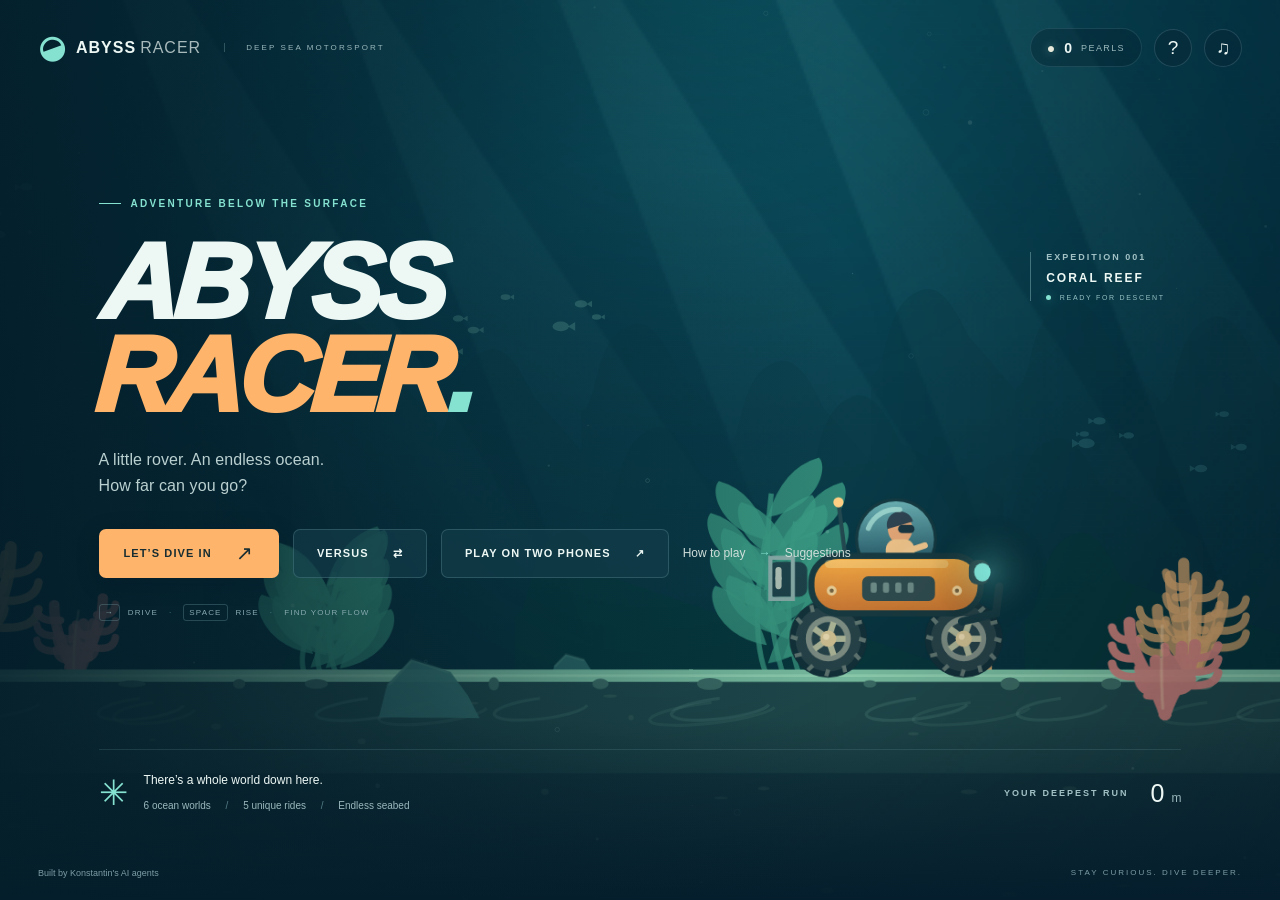
==== commit 405762ca: "Online two-phone versus (PeerJS host-authoritative), QR room links, suggestions box via ntfy, sugges" ====
--- a/docs/index.html
+++ b/docs/index.html
@@ -8,7 +8,7 @@
   <meta name="description" content="Drive a little deep-sea rover across an endless ocean floor. Collect pearls, master floaty jumps, and explore six underwater worlds.">
   <title>Abyss Racer</title>
   <link rel="icon" href="data:image/svg+xml,%3Csvg xmlns='http://www.w3.org/2000/svg' viewBox='0 0 64 64'%3E%3Crect width='64' height='64' rx='16' fill='%230b2935'/%3E%3Cpath d='M20 31a12 12 0 0 1 24 0' fill='%2385e7de'/%3E%3Crect x='10' y='30' width='44' height='18' rx='8' fill='%23ffb05c'/%3E%3Ccircle cx='20' cy='48' r='8' fill='%23051b26' stroke='%23c4d4d2' stroke-width='4'/%3E%3Ccircle cx='46' cy='48' r='8' fill='%23051b26' stroke='%23c4d4d2' stroke-width='4'/%3E%3C/svg%3E">
-  <link rel="stylesheet" href="style.css"><link rel="stylesheet" href="versus.css">
+  <link rel="stylesheet" href="style.css"><link rel="stylesheet" href="versus.css"><link rel="stylesheet" href="online.css">
 </head>
 <body>
   <canvas id="ocean" aria-label="Underwater racing game. Use the keyboard or on-screen pedals to drive."></canvas>
@@ -20,7 +20,7 @@
 
   <main id="screens">
     <section id="title-screen" class="screen" aria-labelledby="title-heading">
-      <div class="hero"><div class="eyebrow"><i></i> ADVENTURE BELOW THE SURFACE</div><h1 id="title-heading">ABYSS<br><span>RACER</span><span class="title-dot">.</span></h1><p>A little rover. An endless ocean.<br>How far can you go?</p><div class="hero-actions"><button id="enter-garage" class="button primary">LET’S DIVE IN <span>↗</span></button><button id="enter-versus" class="button secondary">VERSUS <span>⇄</span></button><span id="versus-keyboard-note" hidden>Versus needs a keyboard</span><button id="title-help" class="text-button">How to play <span>→</span></button></div><div class="hero-note"><span class="keycap">→</span> DRIVE <span class="note-dot">·</span> <span class="keycap">SPACE</span> RISE <span class="note-dot">·</span> FIND YOUR FLOW</div></div>
+      <div class="hero"><div class="eyebrow"><i></i> ADVENTURE BELOW THE SURFACE</div><h1 id="title-heading">ABYSS<br><span>RACER</span><span class="title-dot">.</span></h1><p>A little rover. An endless ocean.<br>How far can you go?</p><div class="hero-actions"><button id="enter-garage" class="button primary">LET’S DIVE IN <span>↗</span></button><button id="enter-versus" class="button secondary">VERSUS <span>⇄</span></button><span id="versus-keyboard-note" hidden>Versus needs a keyboard</span><button id="enter-online" class="button secondary">PLAY ON TWO PHONES <span>↗</span></button><button id="title-help" class="text-button">How to play <span>→</span></button><button id="title-suggestions" class="text-button" hidden>Suggestions</button></div><div class="hero-note"><span class="keycap">→</span> DRIVE <span class="note-dot">·</span> <span class="keycap">SPACE</span> RISE <span class="note-dot">·</span> FIND YOUR FLOW</div></div>
       <div class="expedition-label" aria-hidden="true"><span class="tiny-label">EXPEDITION 001</span><strong>CORAL REEF</strong><span><i class="live-dot"></i> READY FOR DESCENT</span></div>
       <div class="title-bottom"><div class="discovery"><span class="compass">✳</span><div><b>There’s a whole world down here.</b><span>6 ocean worlds <i> / </i> 5 unique rides <i> / </i> Endless seabed</span></div></div><div class="personal-best"><span class="tiny-label">YOUR DEEPEST RUN</span><b id="title-best">0 <small>m</small></b></div></div>
     </section>
@@ -47,6 +47,6 @@
   <div id="toast-stack" aria-live="polite" aria-atomic="false"></div>
   <footer id="footer"><span>Built by Konstantin's AI agents</span><span>STAY CURIOUS. DIVE DEEPER.</span></footer>
   <div id="dialog-overlay" class="dialog-overlay" hidden><section class="modal-card help-card" role="dialog" aria-modal="true" aria-labelledby="dialog-heading" tabindex="-1"><button id="dialog-close" class="icon-button close-button" aria-label="Close dialog">×</button><div id="dialog-content"></div></section></div>
-  <script src="data.js"></script><script src="terrain.js"></script><script src="physics.js"></script><script src="contacts.js"></script><script src="save.js"></script><script src="audio.js"></script><script src="render.js"></script><script src="versus.js"></script><script src="game.js"></script>
+  <script src="data.js"></script><script src="terrain.js"></script><script src="physics.js"></script><script src="contacts.js"></script><script src="save.js"></script><script src="audio.js"></script><script src="render.js"></script><script src="versus.js"></script><script src="online-core.js"></script><script src="qr.js"></script><script src="online-transport.js"></script><script src="online-ui.js"></script><script src="online.js"></script><script src="config.js"></script><script src="suggestions.js"></script><script src="game.js"></script>
 </body>
 </html>
--- a/docs/style.css
+++ b/docs/style.css
@@ -4,3 +4,5 @@
 @media(prefers-reduced-motion:reduce){*{animation:none!important;transition:none!important}}
 /* The expedition label stays beside the title on desktop; portrait art gets the space. */
 @media(max-width:760px) and (min-height:521px){.expedition-label{display:none}}
+
+.graphics-setting{display:flex;align-items:center;justify-content:space-between;gap:18px;margin:20px 0;color:var(--muted);font-size:13px}.graphics-setting select{padding:9px 12px;border:1px solid var(--line);border-radius:5px;background:#123743;color:var(--ink)}
--- a/docs/versus.css
+++ b/docs/versus.css
@@ -6,3 +6,5 @@
 @media(max-height:760px){.v-setup{padding-top:18px;padding-bottom:18px}.v-heading h2{font-size:32px}.v-vehicle-select{height:90px}.v-vehicle-select canvas{height:86px}.v-pilot{padding:13px 18px}.v-pilot p{margin-bottom:10px;min-height:32px}.v-tally{padding-bottom:13px}.v-options{margin-top:16px}.v-launch{padding-top:10px}.v-pilot>.button{margin-top:12px}.v-result{padding:24px 35px}.v-score{margin:12px 0}.v-result-stats{margin:15px 0 20px}.v-status{top:74px}.v-hud-row{padding-top:9px;min-height:73px}.v-toast{top:99px}}
 @media(max-width:900px){.v-setup{padding-left:24px;padding-right:24px}.v-options{grid-template-columns:1fr 1fr}.v-hud-row{gap:13px;padding-left:14px;grid-template-columns:1fr .8fr .55fr 1fr}.v-identity strong{font-size:22px}.v-item{gap:5px;padding:6px}.v-item>span{font-size:10px}.v-controls{font-size:9px;gap:4px}.v-bottom{font-size:8px;padding-left:14px;padding-right:14px;letter-spacing:.4px}.v-toast{left:10%;right:10%;font-size:11px}}
 @media(max-width:620px){.v-pilots{grid-template-columns:1fr}.v-launch{flex-direction:column}.v-heading h2{font-size:30px}.v-result{padding:20px}.v-result-stats{gap:8px}.v-result-pilot{padding:10px}.v-result-pilot dt{font-size:8px}.v-result-pilot dd{font-size:14px}.v-hud-row{grid-template-columns:1fr .7fr .5fr .7fr;gap:8px;padding-right:42px}.v-identity{grid-template-columns:23px auto;gap:2px}.v-identity strong{font-size:18px}.v-identity small{font-size:7px}.v-item>span{display:none}.v-item>b{font-size:19px}.v-bottom>span:last-child{display:none}}
+/* Three small tank silhouettes show remaining Last Sub Standing lives. */
+.v-options{grid-template-columns:1.15fr .9fr .8fr 1.05fr 1fr}.v-lives{display:flex;gap:7px;position:absolute;margin-top:8px}.v-lives[hidden]{display:none}.v-tank{position:relative;font-style:normal;font-size:8px;line-height:17px;text-align:center;width:17px;height:20px;border:1px solid #b3f4df;border-radius:4px;background:#418e8277;color:#d5fff1}.v-tank:before{content:'';position:absolute;width:7px;height:3px;background:#b3f4df;top:-4px;left:4px;border-radius:1px}.v-tank.empty{opacity:.22;background:transparent}@media(max-width:900px){.v-options{grid-template-columns:1fr 1fr}}
--- a/docs/online.css
+++ b/docs/online.css
@@ -0,0 +1,15 @@
+/* Online screens use the existing ocean, palette, HUD and rover renderer. */
+#enter-online{padding:17px 23px}.hero-actions{max-width:760px}#title-suggestions{padding-left:0}
+body[data-online]{height:100dvh;overscroll-behavior:none;touch-action:none}#online-root{position:fixed;inset:0;height:100dvh;z-index:7;pointer-events:none}#online-root button,#online-root input,#online-root select{pointer-events:auto}
+.online-screen{position:absolute;inset:0;overflow-y:auto;overscroll-behavior:contain;touch-action:pan-y;pointer-events:auto;padding:30px max(24px,env(safe-area-inset-right)) max(50px,env(safe-area-inset-bottom)) max(24px,env(safe-area-inset-left));background:linear-gradient(125deg,#041e2af2,#0a3840ee)}#online-content{max-width:1000px;margin:0 auto}.online-heading{display:flex;justify-content:space-between;align-items:center;gap:16px;margin-bottom:22px}.online-heading h2{font-size:clamp(27px,4vw,43px);line-height:1.08;letter-spacing:-1.4px;margin:12px 0 0}.online-heading .button{min-height:40px;padding:11px 16px;white-space:nowrap;font-size:12px}.online-intro{font-size:19px;line-height:1.7;color:#c1dadb;margin:30px 0}.online-entry-actions{display:flex;flex-wrap:wrap;gap:14px}.online-note{font-size:12px;line-height:1.7;color:#9dbfc3;margin:22px 0}.online-waiting-grid,.online-lobby-grid{display:grid;grid-template-columns:220px 1fr;gap:36px;align-items:center}.online-share{text-align:center;border:1px solid #88dad744;border-radius:14px;padding:18px;background:#082a35}.online-share>strong{display:block;font-size:46px;letter-spacing:9px;color:#ffd092;margin:7px 0 12px;padding-left:9px;font-variant-numeric:tabular-nums}.online-share canvas{width:100%;max-width:190px;aspect-ratio:1;display:block;margin:auto;image-rendering:pixelated;border-radius:4px}.online-share button{width:100%;min-height:38px;margin:12px 0;padding:9px;font-size:12px}.online-share small{font-size:10px;line-height:1.6;color:#9dc4c7}.online-share p{font-size:11px;overflow-wrap:anywhere;margin:7px 0 0}.selectable{user-select:text}.online-wait{display:flex;gap:9px;margin:25px 0}.online-wait i{width:10px;height:10px;background:var(--teal);border-radius:50%;animation:online-pulse 1.3s ease-in-out infinite}.online-wait i:nth-child(2){animation-delay:.2s}.online-wait i:nth-child(3){animation-delay:.4s}@keyframes online-pulse{50%{opacity:.25;transform:translateY(-6px)}}.online-waiting-grid h3{font-size:24px}.online-waiting-grid p{font-size:14px;line-height:1.8;color:#b3d0d1}.online-code-label{display:block;font-size:10px;letter-spacing:1.4px;color:#b3d0d1;margin:36px 0 13px}#online-room-input{display:block;background:#123944;border:1px solid #82dfd299;border-radius:12px;color:#ffe2b9;width:min(100%,340px);padding:17px 20px;font-size:44px;font-weight:800;text-align:center;letter-spacing:12px;text-transform:uppercase;outline-offset:4px}#online-room-input::placeholder{color:#537e85}.online-error{color:#ffd199;font-size:15px;line-height:1.8;max-width:600px;margin:20px 0}.online-lobby-grid{align-items:start}.online-lobby-grid:not(:has(.online-share)){grid-template-columns:1fr;max-width:740px}.online-rides{display:grid;grid-template-columns:1.2fr 1fr;gap:18px}.online-own,.online-rival{padding:18px;border:1px solid #86dcdb40;border-radius:12px;background:#12384280}.online-rival{border-top:2px solid var(--teal)}.online-own{border-top:2px solid var(--orange)}.online-own canvas{width:100%;height:96px;display:block}.online-own>label{display:block;font-size:11px;color:#b1ced1;margin-bottom:6px}.online-rival h3{font-size:20px;margin:25px 0 12px}.online-rival p{font-size:12px;line-height:1.7;color:#abd1d0}.online-options{display:grid;grid-template-columns:1fr 1fr;gap:14px;margin-top:20px}.online-options label{font-size:10px;letter-spacing:1px;color:#aacbce}.online-options select,.online-own select{display:block;width:100%;background:#113844;border:1px solid #a0d4da44;border-radius:6px;color:#f0fcf7;font:inherit;font-size:14px;padding:10px;margin-top:7px}.online-options select:disabled{opacity:.8;color:#bfd2d6}.online-ready-actions{display:flex;gap:12px;align-items:center}.online-ready-actions>.button{flex:1;min-height:44px;font-size:12px;padding:12px}.online-ready-actions>span{font-size:12px;color:#a6c8ca}.online-reconnecting{max-width:520px;margin:10vh auto;text-align:center}.online-reconnecting .online-wait{justify-content:center}.online-reconnecting h2{font-size:36px}.online-reconnecting p{color:#aacbd0;line-height:1.7}
+#online-quality{position:absolute;right:max(20px,env(safe-area-inset-right));bottom:max(15px,env(safe-area-inset-bottom));font-size:10px;color:#bce3dc;text-shadow:0 1px 3px #001820;background:#052430d9;padding:6px 10px;border-radius:20px;white-space:nowrap}body[data-online][data-versus=RUNNING] #online-quality,body[data-online][data-versus=COUNTDOWN] #online-quality{bottom:107px}#online-rotate{display:none;position:absolute;top:110px;left:0;right:0;text-align:center;color:#aacbc8;font-size:10px;pointer-events:none}
+body[data-online] .v-hud{top:0;height:100%;padding-top:env(safe-area-inset-top)}body[data-online="0"] #v-hud-1,body[data-online="1"] #v-hud-0,body[data-online] .v-divider{display:none}body[data-online] .v-bottom{display:none}body[data-online] .v-hud-row{padding-top:max(14px,env(safe-area-inset-top));padding-left:max(18px,env(safe-area-inset-left));padding-right:max(64px,env(safe-area-inset-right));grid-template-columns:1.1fr 1fr .6fr 1fr}body[data-online] .v-status{top:80px}body[data-online] .v-toast{top:107px}body[data-online] .v-item kbd{display:none}body[data-online] #versus-pause{top:max(18px,env(safe-area-inset-top));right:max(15px,env(safe-area-inset-right));width:34px;height:34px}body[data-online] .v-overlay{padding:16px}body[data-online] .v-result{max-height:92dvh;overflow-y:auto}body[data-online][data-versus=COUNTDOWN] .v-result{width:auto;min-width:290px;padding:14px 30px}body[data-online][data-versus=COUNTDOWN] .v-result h2{font-size:25px;margin:10px 0}body[data-online] .v-countdown{font-size:72px;line-height:1.15}
+#online-pedals{position:absolute;bottom:max(15px,env(safe-area-inset-bottom));left:max(22px,env(safe-area-inset-left));right:max(22px,env(safe-area-inset-right));display:flex;align-items:flex-end;gap:14px;pointer-events:none}.online-pedal{touch-action:none;-webkit-user-select:none;user-select:none;width:94px;height:78px;border-radius:15px;border:1px solid #a4dad873;background:#092f3cdb;display:flex;flex-direction:column;align-items:center;justify-content:center;gap:7px;color:#d5ece8}.online-pedal b{font-size:27px;line-height:1}.online-pedal span{font-size:9px;letter-spacing:1px}.online-pedal.burst,.online-pedal.item{width:68px;height:68px}.online-pedal.item{margin-left:auto}.online-pedal.item span{font-size:8px;letter-spacing:0;text-align:center;max-width:64px}.online-pedal.throttle{background:#34746cdb;border-color:#9de9cc}.online-pedal.active{background:#4d9180;box-shadow:0 0 22px #85e2d055;transform:translateY(2px)}
+#suggestions-form label{display:block;margin:18px 0 8px;font-size:13px;color:#bed6d6}#suggestions-form textarea,#suggestions-form input{display:block;width:100%;color:#eef8f5;background:#123541;border:1px solid #98d7d459;border-radius:8px;padding:12px;font:inherit;font-size:16px;user-select:text}#suggestions-form textarea{min-height:130px;resize:vertical}#suggestions-form button{margin-top:22px}#suggestions-status{font-size:13px;line-height:1.6;color:var(--teal)}
+@media(max-width:620px){.online-screen{padding:22px 20px 48px}.online-heading{align-items:flex-start}.online-heading h2{font-size:28px}.online-heading .eyebrow{font-size:8px;letter-spacing:1px}.online-heading .button{font-size:10px;padding:9px 11px}.online-lobby-grid,.online-waiting-grid{grid-template-columns:1fr;gap:22px}.online-share{max-width:250px;margin:0 auto;width:100%}.online-rides{gap:10px}.online-own,.online-rival{padding:13px}.online-rival h3{font-size:16px}.online-rival p{font-size:11px}.online-own canvas{height:78px}.online-ready-actions{flex-wrap:wrap}.online-entry-actions .button{width:100%}.online-intro{font-size:17px}.online-waiting-grid>div{text-align:center}.online-waiting-grid .online-wait{justify-content:center}#online-rotate{display:block}body[data-online] .v-hud-row{grid-template-columns:1.2fr 1fr .55fr;gap:10px;padding-left:14px;padding-right:55px}body[data-online] .v-hud-row .v-item{display:none}body[data-online] .v-status{top:80px;font-size:9px}body[data-online] .v-toast{top:133px;font-size:10px}#online-pedals{left:14px;right:14px;gap:9px}.online-pedal{width:84px}.online-pedal.burst,.online-pedal.item{width:66px}.online-pedal.item{margin-left:auto}}
+@media(max-height:500px){.online-screen{padding-top:18px}.online-heading{margin-bottom:16px}.online-heading h2{font-size:29px}.online-waiting-grid{grid-template-columns:185px 1fr}.online-share{padding:12px}.online-share>strong{font-size:33px;margin:4px 0 8px}.online-share canvas{max-width:135px}.online-share small{font-size:9px}.online-lobby-grid{grid-template-columns:180px 1fr;gap:22px}.online-own canvas{height:64px}.online-own,.online-rival{padding:12px}.online-options{margin-top:13px;gap:10px}.online-options select{padding:7px}.online-note{margin:13px 0}.online-rival h3{margin:18px 0 10px}.online-ready-actions .button{min-height:40px}.online-code-label{margin-top:20px}#online-room-input{font-size:34px;padding:10px}.online-intro{margin:20px 0}.online-reconnecting{margin:2vh auto}.online-reconnecting h2{margin:16px 0}body[data-online] .v-result-stats{margin:10px 0}body[data-online] .v-score{font-size:36px;margin:6px 0}body[data-online] .v-result-pilot dl{margin-top:7px}body[data-online] .v-result-pilot dl>div{margin-top:5px}body[data-online] .v-result{padding:15px 22px}body[data-online] .v-result h2{font-size:25px;margin:10px 0}}
+@media(prefers-reduced-motion:reduce){.online-wait i{animation:none}}
+body[data-online] .v-identity{column-gap:6px}
+@media(max-height:500px) and (min-width:621px){
+.online-screen[data-view=LOBBY]{padding-top:13px;padding-bottom:38px}.online-screen[data-view=LOBBY] .online-heading{margin-bottom:12px}.online-screen[data-view=LOBBY] .online-heading h2{font-size:26px;margin-top:6px}.online-screen[data-view=LOBBY] .online-heading .eyebrow{font-size:8px}.online-screen[data-view=LOBBY] .online-share{padding:10px}.online-screen[data-view=LOBBY] .online-share>strong{font-size:28px;line-height:1;margin:7px 0 10px}.online-screen[data-view=LOBBY] .online-share canvas{max-width:112px}.online-screen[data-view=LOBBY] .online-share button{min-height:30px;margin:10px 0 0;padding:7px}.online-screen[data-view=LOBBY] .online-share small{display:none}.online-screen[data-view=LOBBY] .online-own{display:grid;grid-template-columns:72px 1fr;gap:3px 8px}.online-screen[data-view=LOBBY] .online-own>.tiny-label{grid-column:1/-1;font-size:8px}.online-screen[data-view=LOBBY] .online-own canvas{width:72px;height:54px;grid-row:2/4}.online-screen[data-view=LOBBY] .online-own>label{font-size:9px;margin:4px 0 0}.online-screen[data-view=LOBBY] .online-own select{font-size:12px;margin:0;padding:6px}.online-screen[data-view=LOBBY] .online-rival h3{font-size:15px;margin:8px 0 5px}.online-screen[data-view=LOBBY] .online-rival p{font-size:11px;margin:0}.online-screen[data-view=LOBBY] .online-rival p:last-child{display:none}.online-screen[data-view=LOBBY] .online-options{margin-top:10px;gap:8px 12px}.online-screen[data-view=LOBBY] .online-options label{font-size:8px}.online-screen[data-view=LOBBY] .online-options select{font-size:12px;margin-top:4px;padding:6px}.online-screen[data-view=LOBBY] .online-note{font-size:10px;margin:9px 0}.online-screen[data-view=LOBBY] .online-ready-actions .button{font-size:11px;min-height:36px;padding:9px}
+}
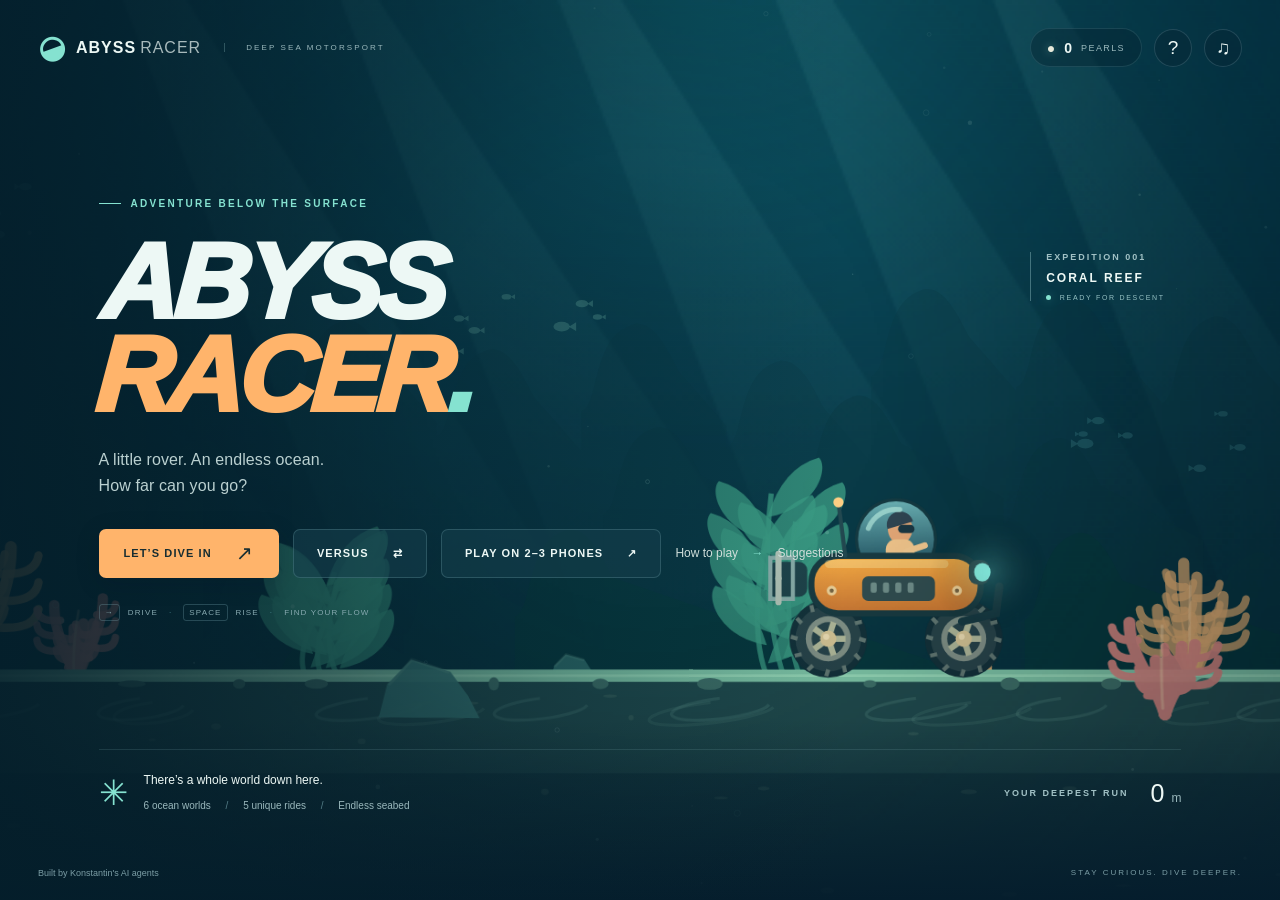
==== commit d80dc6cd: "Suggestion box: Make it playable on three phones [mode=title; version=3.3.0; On two iPhones in the s" ====
--- a/docs/index.html
+++ b/docs/index.html
@@ -20,7 +20,7 @@
 
   <main id="screens">
     <section id="title-screen" class="screen" aria-labelledby="title-heading">
-      <div class="hero"><div class="eyebrow"><i></i> ADVENTURE BELOW THE SURFACE</div><h1 id="title-heading">ABYSS<br><span>RACER</span><span class="title-dot">.</span></h1><p>A little rover. An endless ocean.<br>How far can you go?</p><div class="hero-actions"><button id="enter-garage" class="button primary">LET’S DIVE IN <span>↗</span></button><button id="enter-versus" class="button secondary">VERSUS <span>⇄</span></button><span id="versus-keyboard-note" hidden>Versus needs a keyboard</span><button id="enter-online" class="button secondary">PLAY ON TWO PHONES <span>↗</span></button><button id="title-help" class="text-button">How to play <span>→</span></button><button id="title-suggestions" class="text-button" hidden>Suggestions</button></div><div class="hero-note"><span class="keycap">→</span> DRIVE <span class="note-dot">·</span> <span class="keycap">SPACE</span> RISE <span class="note-dot">·</span> FIND YOUR FLOW</div></div>
+      <div class="hero"><div class="eyebrow"><i></i> ADVENTURE BELOW THE SURFACE</div><h1 id="title-heading">ABYSS<br><span>RACER</span><span class="title-dot">.</span></h1><p>A little rover. An endless ocean.<br>How far can you go?</p><div class="hero-actions"><button id="enter-garage" class="button primary">LET’S DIVE IN <span>↗</span></button><button id="enter-versus" class="button secondary">VERSUS <span>⇄</span></button><span id="versus-keyboard-note" hidden>Versus needs a keyboard</span><button id="enter-online" class="button secondary">PLAY ON 2–3 PHONES <span>↗</span></button><button id="title-help" class="text-button">How to play <span>→</span></button><button id="title-suggestions" class="text-button" hidden>Suggestions</button></div><div class="hero-note"><span class="keycap">→</span> DRIVE <span class="note-dot">·</span> <span class="keycap">SPACE</span> RISE <span class="note-dot">·</span> FIND YOUR FLOW</div></div>
       <div class="expedition-label" aria-hidden="true"><span class="tiny-label">EXPEDITION 001</span><strong>CORAL REEF</strong><span><i class="live-dot"></i> READY FOR DESCENT</span></div>
       <div class="title-bottom"><div class="discovery"><span class="compass">✳</span><div><b>There’s a whole world down here.</b><span>6 ocean worlds <i> / </i> 5 unique rides <i> / </i> Endless seabed</span></div></div><div class="personal-best"><span class="tiny-label">YOUR DEEPEST RUN</span><b id="title-best">0 <small>m</small></b></div></div>
     </section>
--- a/docs/style.css
+++ b/docs/style.css
@@ -6,3 +6,19 @@
 @media(max-width:760px) and (min-height:521px){.expedition-label{display:none}}
 
 .graphics-setting{display:flex;align-items:center;justify-content:space-between;gap:18px;margin:20px 0;color:var(--muted);font-size:13px}.graphics-setting select{padding:9px 12px;border:1px solid var(--line);border-radius:5px;background:#123743;color:var(--ink)}
+
+/* Gameplay surfaces must not start iOS text selection or the touch callout.
+   Editable fields and room links retain ordinary selection in menus. */
+body[data-state="RUNNING"], body[data-versus="RUNNING"],
+#hud, #touch-controls, #versus-huds, #online-pedals, #ocean {
+  -webkit-user-select: none; user-select: none; -webkit-touch-callout: none;
+}
+input, textarea, [contenteditable="true"], .selectable, #online-code {
+  -webkit-user-select: text; user-select: text; -webkit-touch-callout: default;
+}
+.stage-thumbnail{position:absolute;inset:0;width:100%;height:100%;object-fit:cover}.stage-number{z-index:1}.stage-how{font-size:11px!important;color:#b9dad5!important}.stage-art:has(.stage-thumbnail)::after{opacity:.2}
+
+/* Contain rubber-band gestures in menus; a downward drag must not refresh a race. */
+html,body{overscroll-behavior:none}
+.online-screen,.v-result,.modal-card,#garage-content{overscroll-behavior:contain}
+@media(max-width:620px) and (max-height:500px){.expedition-label{display:none}}
--- a/docs/versus.css
+++ b/docs/versus.css
@@ -8,3 +8,8 @@
 @media(max-width:620px){.v-pilots{grid-template-columns:1fr}.v-launch{flex-direction:column}.v-heading h2{font-size:30px}.v-result{padding:20px}.v-result-stats{gap:8px}.v-result-pilot{padding:10px}.v-result-pilot dt{font-size:8px}.v-result-pilot dd{font-size:14px}.v-hud-row{grid-template-columns:1fr .7fr .5fr .7fr;gap:8px;padding-right:42px}.v-identity{grid-template-columns:23px auto;gap:2px}.v-identity strong{font-size:18px}.v-identity small{font-size:7px}.v-item>span{display:none}.v-item>b{font-size:19px}.v-bottom>span:last-child{display:none}}
 /* Three small tank silhouettes show remaining Last Sub Standing lives. */
 .v-options{grid-template-columns:1.15fr .9fr .8fr 1.05fr 1fr}.v-lives{display:flex;gap:7px;position:absolute;margin-top:8px}.v-lives[hidden]{display:none}.v-tank{position:relative;font-style:normal;font-size:8px;line-height:17px;text-align:center;width:17px;height:20px;border:1px solid #b3f4df;border-radius:4px;background:#418e8277;color:#d5fff1}.v-tank:before{content:'';position:absolute;width:7px;height:3px;background:#b3f4df;top:-4px;left:4px;border-radius:1px}.v-tank.empty{opacity:.22;background:transparent}@media(max-width:900px){.v-options{grid-template-columns:1fr 1fr}}
+/* Round 5: persistent victim feedback and shared treasure instruments. */
+.v-reversed{position:absolute;bottom:36px;left:50%;transform:translateX(-50%);padding:8px 16px;border:1px solid #d6b7ff;background:#422468e8;color:#f4e6ff;border-radius:9px;white-space:nowrap;font-size:16px;font-weight:800;letter-spacing:.7px;box-shadow:0 0 24px #b478ff55}.v-reversed b{display:inline-block;font-size:22px;animation:reverse-swirl 2s linear infinite}.v-reversed span{font-size:12px;margin-left:10px}.v-treasure{position:absolute;left:50%;bottom:35px;transform:translateX(-50%);width:min(580px,90%);text-align:center;padding:6px 12px;background:#132c3de8;border:1px solid #e0ba6e88;border-radius:8px;font-size:11px;color:#ffe0a2;font-weight:700}.v-treasure meter{display:block;width:100%;height:8px;margin-top:5px;accent-color:#ffc176}.v-treasure meter::-webkit-meter-bar{background:#60d3df;border:0}.v-treasure meter::-webkit-meter-optimum-value{background:#ffc176}.v-hud:has(.v-treasure:not([hidden])) .v-reversed{bottom:88px}.v-item[data-item=geyser]>b{color:#eaffff}@keyframes reverse-swirl{to{transform:rotate(360deg)}}
+@media(max-height:500px){body:not([data-online]) .v-reversed{bottom:24px;font-size:12px;padding:3px 10px}body:not([data-online]) .v-treasure{bottom:22px;padding:4px 8px;font-size:10px}body:not([data-online]) .v-hud:has(.v-treasure:not([hidden])) .v-reversed{bottom:64px}.v-overlay{align-items:flex-start;padding:10px}.v-result{padding:14px 24px}.v-result h2{font-size:25px;margin:8px 0}.v-score{font-size:32px;margin:8px 0}.v-result-stats{margin:10px 0;gap:12px}.v-result-pilot{padding:9px 12px}.v-result-pilot dl{margin-top:6px}.v-result-pilot dl>div{margin-top:5px}.v-result-pilot dd{font-size:15px}.v-result>small{margin-top:8px}}
+
+body:not([data-online]) #v-hud-2{display:none}
--- a/docs/online.css
+++ b/docs/online.css
@@ -3,7 +3,7 @@
 body[data-online]{height:100dvh;overscroll-behavior:none;touch-action:none}#online-root{position:fixed;inset:0;height:100dvh;z-index:7;pointer-events:none}#online-root button,#online-root input,#online-root select{pointer-events:auto}
 .online-screen{position:absolute;inset:0;overflow-y:auto;overscroll-behavior:contain;touch-action:pan-y;pointer-events:auto;padding:30px max(24px,env(safe-area-inset-right)) max(50px,env(safe-area-inset-bottom)) max(24px,env(safe-area-inset-left));background:linear-gradient(125deg,#041e2af2,#0a3840ee)}#online-content{max-width:1000px;margin:0 auto}.online-heading{display:flex;justify-content:space-between;align-items:center;gap:16px;margin-bottom:22px}.online-heading h2{font-size:clamp(27px,4vw,43px);line-height:1.08;letter-spacing:-1.4px;margin:12px 0 0}.online-heading .button{min-height:40px;padding:11px 16px;white-space:nowrap;font-size:12px}.online-intro{font-size:19px;line-height:1.7;color:#c1dadb;margin:30px 0}.online-entry-actions{display:flex;flex-wrap:wrap;gap:14px}.online-note{font-size:12px;line-height:1.7;color:#9dbfc3;margin:22px 0}.online-waiting-grid,.online-lobby-grid{display:grid;grid-template-columns:220px 1fr;gap:36px;align-items:center}.online-share{text-align:center;border:1px solid #88dad744;border-radius:14px;padding:18px;background:#082a35}.online-share>strong{display:block;font-size:46px;letter-spacing:9px;color:#ffd092;margin:7px 0 12px;padding-left:9px;font-variant-numeric:tabular-nums}.online-share canvas{width:100%;max-width:190px;aspect-ratio:1;display:block;margin:auto;image-rendering:pixelated;border-radius:4px}.online-share button{width:100%;min-height:38px;margin:12px 0;padding:9px;font-size:12px}.online-share small{font-size:10px;line-height:1.6;color:#9dc4c7}.online-share p{font-size:11px;overflow-wrap:anywhere;margin:7px 0 0}.selectable{user-select:text}.online-wait{display:flex;gap:9px;margin:25px 0}.online-wait i{width:10px;height:10px;background:var(--teal);border-radius:50%;animation:online-pulse 1.3s ease-in-out infinite}.online-wait i:nth-child(2){animation-delay:.2s}.online-wait i:nth-child(3){animation-delay:.4s}@keyframes online-pulse{50%{opacity:.25;transform:translateY(-6px)}}.online-waiting-grid h3{font-size:24px}.online-waiting-grid p{font-size:14px;line-height:1.8;color:#b3d0d1}.online-code-label{display:block;font-size:10px;letter-spacing:1.4px;color:#b3d0d1;margin:36px 0 13px}#online-room-input{display:block;background:#123944;border:1px solid #82dfd299;border-radius:12px;color:#ffe2b9;width:min(100%,340px);padding:17px 20px;font-size:44px;font-weight:800;text-align:center;letter-spacing:12px;text-transform:uppercase;outline-offset:4px}#online-room-input::placeholder{color:#537e85}.online-error{color:#ffd199;font-size:15px;line-height:1.8;max-width:600px;margin:20px 0}.online-lobby-grid{align-items:start}.online-lobby-grid:not(:has(.online-share)){grid-template-columns:1fr;max-width:740px}.online-rides{display:grid;grid-template-columns:1.2fr 1fr;gap:18px}.online-own,.online-rival{padding:18px;border:1px solid #86dcdb40;border-radius:12px;background:#12384280}.online-rival{border-top:2px solid var(--teal)}.online-own{border-top:2px solid var(--orange)}.online-own canvas{width:100%;height:96px;display:block}.online-own>label{display:block;font-size:11px;color:#b1ced1;margin-bottom:6px}.online-rival h3{font-size:20px;margin:25px 0 12px}.online-rival p{font-size:12px;line-height:1.7;color:#abd1d0}.online-options{display:grid;grid-template-columns:1fr 1fr;gap:14px;margin-top:20px}.online-options label{font-size:10px;letter-spacing:1px;color:#aacbce}.online-options select,.online-own select{display:block;width:100%;background:#113844;border:1px solid #a0d4da44;border-radius:6px;color:#f0fcf7;font:inherit;font-size:14px;padding:10px;margin-top:7px}.online-options select:disabled{opacity:.8;color:#bfd2d6}.online-ready-actions{display:flex;gap:12px;align-items:center}.online-ready-actions>.button{flex:1;min-height:44px;font-size:12px;padding:12px}.online-ready-actions>span{font-size:12px;color:#a6c8ca}.online-reconnecting{max-width:520px;margin:10vh auto;text-align:center}.online-reconnecting .online-wait{justify-content:center}.online-reconnecting h2{font-size:36px}.online-reconnecting p{color:#aacbd0;line-height:1.7}
 #online-quality{position:absolute;right:max(20px,env(safe-area-inset-right));bottom:max(15px,env(safe-area-inset-bottom));font-size:10px;color:#bce3dc;text-shadow:0 1px 3px #001820;background:#052430d9;padding:6px 10px;border-radius:20px;white-space:nowrap}body[data-online][data-versus=RUNNING] #online-quality,body[data-online][data-versus=COUNTDOWN] #online-quality{bottom:107px}#online-rotate{display:none;position:absolute;top:110px;left:0;right:0;text-align:center;color:#aacbc8;font-size:10px;pointer-events:none}
-body[data-online] .v-hud{top:0;height:100%;padding-top:env(safe-area-inset-top)}body[data-online="0"] #v-hud-1,body[data-online="1"] #v-hud-0,body[data-online] .v-divider{display:none}body[data-online] .v-bottom{display:none}body[data-online] .v-hud-row{padding-top:max(14px,env(safe-area-inset-top));padding-left:max(18px,env(safe-area-inset-left));padding-right:max(64px,env(safe-area-inset-right));grid-template-columns:1.1fr 1fr .6fr 1fr}body[data-online] .v-status{top:80px}body[data-online] .v-toast{top:107px}body[data-online] .v-item kbd{display:none}body[data-online] #versus-pause{top:max(18px,env(safe-area-inset-top));right:max(15px,env(safe-area-inset-right));width:34px;height:34px}body[data-online] .v-overlay{padding:16px}body[data-online] .v-result{max-height:92dvh;overflow-y:auto}body[data-online][data-versus=COUNTDOWN] .v-result{width:auto;min-width:290px;padding:14px 30px}body[data-online][data-versus=COUNTDOWN] .v-result h2{font-size:25px;margin:10px 0}body[data-online] .v-countdown{font-size:72px;line-height:1.15}
+body[data-online] .v-hud{top:0;height:100%;padding-top:env(safe-area-inset-top)}body[data-online] .v-divider{display:none}body[data-online] .v-bottom{display:none}body[data-online] .v-hud-row{padding-top:max(14px,env(safe-area-inset-top));padding-left:max(18px,env(safe-area-inset-left));padding-right:max(64px,env(safe-area-inset-right));grid-template-columns:1.1fr 1fr .6fr 1fr}body[data-online] .v-status{top:80px}body[data-online] .v-toast{top:107px}body[data-online] .v-item kbd{display:none}body[data-online] #versus-pause{top:max(18px,env(safe-area-inset-top));right:max(15px,env(safe-area-inset-right));width:34px;height:34px}body[data-online] .v-overlay{padding:16px}body[data-online] .v-result{max-height:92dvh;overflow-y:auto}body[data-online][data-versus=COUNTDOWN] .v-result{width:auto;min-width:290px;padding:14px 30px}body[data-online][data-versus=COUNTDOWN] .v-result h2{font-size:25px;margin:10px 0}body[data-online] .v-countdown{font-size:72px;line-height:1.15}
 #online-pedals{position:absolute;bottom:max(15px,env(safe-area-inset-bottom));left:max(22px,env(safe-area-inset-left));right:max(22px,env(safe-area-inset-right));display:flex;align-items:flex-end;gap:14px;pointer-events:none}.online-pedal{touch-action:none;-webkit-user-select:none;user-select:none;width:94px;height:78px;border-radius:15px;border:1px solid #a4dad873;background:#092f3cdb;display:flex;flex-direction:column;align-items:center;justify-content:center;gap:7px;color:#d5ece8}.online-pedal b{font-size:27px;line-height:1}.online-pedal span{font-size:9px;letter-spacing:1px}.online-pedal.burst,.online-pedal.item{width:68px;height:68px}.online-pedal.item{margin-left:auto}.online-pedal.item span{font-size:8px;letter-spacing:0;text-align:center;max-width:64px}.online-pedal.throttle{background:#34746cdb;border-color:#9de9cc}.online-pedal.active{background:#4d9180;box-shadow:0 0 22px #85e2d055;transform:translateY(2px)}
 #suggestions-form label{display:block;margin:18px 0 8px;font-size:13px;color:#bed6d6}#suggestions-form textarea,#suggestions-form input{display:block;width:100%;color:#eef8f5;background:#123541;border:1px solid #98d7d459;border-radius:8px;padding:12px;font:inherit;font-size:16px;user-select:text}#suggestions-form textarea{min-height:130px;resize:vertical}#suggestions-form button{margin-top:22px}#suggestions-status{font-size:13px;line-height:1.6;color:var(--teal)}
 @media(max-width:620px){.online-screen{padding:22px 20px 48px}.online-heading{align-items:flex-start}.online-heading h2{font-size:28px}.online-heading .eyebrow{font-size:8px;letter-spacing:1px}.online-heading .button{font-size:10px;padding:9px 11px}.online-lobby-grid,.online-waiting-grid{grid-template-columns:1fr;gap:22px}.online-share{max-width:250px;margin:0 auto;width:100%}.online-rides{gap:10px}.online-own,.online-rival{padding:13px}.online-rival h3{font-size:16px}.online-rival p{font-size:11px}.online-own canvas{height:78px}.online-ready-actions{flex-wrap:wrap}.online-entry-actions .button{width:100%}.online-intro{font-size:17px}.online-waiting-grid>div{text-align:center}.online-waiting-grid .online-wait{justify-content:center}#online-rotate{display:block}body[data-online] .v-hud-row{grid-template-columns:1.2fr 1fr .55fr;gap:10px;padding-left:14px;padding-right:55px}body[data-online] .v-hud-row .v-item{display:none}body[data-online] .v-status{top:80px;font-size:9px}body[data-online] .v-toast{top:133px;font-size:10px}#online-pedals{left:14px;right:14px;gap:9px}.online-pedal{width:84px}.online-pedal.burst,.online-pedal.item{width:66px}.online-pedal.item{margin-left:auto}}
@@ -13,3 +13,41 @@
 @media(max-height:500px) and (min-width:621px){
 .online-screen[data-view=LOBBY]{padding-top:13px;padding-bottom:38px}.online-screen[data-view=LOBBY] .online-heading{margin-bottom:12px}.online-screen[data-view=LOBBY] .online-heading h2{font-size:26px;margin-top:6px}.online-screen[data-view=LOBBY] .online-heading .eyebrow{font-size:8px}.online-screen[data-view=LOBBY] .online-share{padding:10px}.online-screen[data-view=LOBBY] .online-share>strong{font-size:28px;line-height:1;margin:7px 0 10px}.online-screen[data-view=LOBBY] .online-share canvas{max-width:112px}.online-screen[data-view=LOBBY] .online-share button{min-height:30px;margin:10px 0 0;padding:7px}.online-screen[data-view=LOBBY] .online-share small{display:none}.online-screen[data-view=LOBBY] .online-own{display:grid;grid-template-columns:72px 1fr;gap:3px 8px}.online-screen[data-view=LOBBY] .online-own>.tiny-label{grid-column:1/-1;font-size:8px}.online-screen[data-view=LOBBY] .online-own canvas{width:72px;height:54px;grid-row:2/4}.online-screen[data-view=LOBBY] .online-own>label{font-size:9px;margin:4px 0 0}.online-screen[data-view=LOBBY] .online-own select{font-size:12px;margin:0;padding:6px}.online-screen[data-view=LOBBY] .online-rival h3{font-size:15px;margin:8px 0 5px}.online-screen[data-view=LOBBY] .online-rival p{font-size:11px;margin:0}.online-screen[data-view=LOBBY] .online-rival p:last-child{display:none}.online-screen[data-view=LOBBY] .online-options{margin-top:10px;gap:8px 12px}.online-screen[data-view=LOBBY] .online-options label{font-size:8px}.online-screen[data-view=LOBBY] .online-options select{font-size:12px;margin-top:4px;padding:6px}.online-screen[data-view=LOBBY] .online-note{font-size:10px;margin:9px 0}.online-screen[data-view=LOBBY] .online-ready-actions .button{font-size:11px;min-height:36px;padding:9px}
 }
+.online-pedal.reversed{background:#603b85e8!important;border-color:#dfb6ff!important;color:#f2dfff!important}body[data-online] .v-reversed{bottom:122px}body[data-online] .v-treasure{bottom:122px}body[data-online] .v-hud:has(.v-treasure:not([hidden])) .v-reversed{bottom:170px}@media(max-height:500px){body[data-online] .v-reversed{bottom:92px;font-size:14px;padding:5px 12px}body[data-online] .v-treasure{bottom:92px;padding:5px 8px}body[data-online] .v-hud:has(.v-treasure:not([hidden])) .v-reversed{bottom:142px}}
+body[data-online]:has(.v-treasure:not([hidden]))[data-versus=RUNNING] #online-quality{top:74px;bottom:auto;font-size:9px}
+@media(max-height:500px){body[data-online] .v-result{padding:12px 20px}body[data-online] .v-result h2{margin:6px 0}body[data-online] .v-result>p{margin:6px 0}body[data-online] .v-result-stats{margin:8px 0}body[data-online] .v-result-actions .text-button{min-height:30px;padding:7px}body[data-online] .v-result>small{margin-top:5px;font-size:9px}}
+
+/* Short iPhone viewports still get one column and a scrollable lobby. */
+.online-roster{color:#c5e6df;font-size:12px;margin:0 0 14px}
+.online-rides{grid-template-columns:repeat(auto-fit,minmax(125px,1fr))}
+body[data-racers="3"] .v-score{font-size:clamp(18px,4vw,30px)}
+body[data-racers="3"] .v-result-stats{grid-template-columns:repeat(3,minmax(0,1fr));gap:10px}
+.p3 .v-identity>b,.p3.v-result-pilot>b{color:#cfb1ff}
+@media(max-width:620px){
+.online-lobby-grid,.online-waiting-grid{grid-template-columns:minmax(0,1fr)}
+.online-loadout,.online-own,.online-rival{min-width:0}
+.online-rides{grid-template-columns:repeat(2,minmax(0,1fr))}
+body[data-racers="3"] .online-own{grid-column:1/-1;display:grid;grid-template-columns:95px 1fr;gap:4px 12px}
+body[data-racers="3"] .online-own>.tiny-label{grid-column:1/-1}
+body[data-racers="3"] .online-own canvas{grid-row:2/4;width:95px;height:70px}
+body[data-racers="3"] .online-own label{margin:0}
+body[data-racers="3"] .v-result-pilot dl>div{display:block}
+body[data-racers="3"] .v-result-pilot dd{margin:3px 0 8px}
+body[data-racers="3"] .v-result-pilot dt{font-size:8px}
+}
+@media(max-width:620px){
+.online-screen[data-view=LOBBY] .online-share{max-width:none;display:grid;grid-template-columns:minmax(0,1fr) 82px;gap:4px 12px;text-align:left}
+.online-screen[data-view=LOBBY] .online-share canvas{grid-column:2;grid-row:1/4;width:82px;max-width:82px;align-self:center}
+.online-screen[data-view=LOBBY] .online-share>strong{font-size:29px;margin:0;line-height:1.2}
+.online-screen[data-view=LOBBY] .online-share>.tiny-label{font-size:8px}
+.online-screen[data-view=LOBBY] .online-share button{min-height:34px;padding:8px;margin:0;font-size:10px}
+.online-screen[data-view=LOBBY] .online-share small{display:none}
+.online-screen[data-view=LOBBY] #online-copy-status{grid-column:1/-1;margin:0;overflow-wrap:anywhere}
+}
+
+.v-result h2.violet{color:#cfb1ff}.v-result-pilot.p3{border-color:#cfb1ff44;border-top-color:#cfb1ff}
+@media(max-width:620px) and (max-height:500px){
+body[data-racers="3"] .v-result-pilot{padding:10px 8px}
+body[data-racers="3"] .v-result-pilot dd{font-size:14px;margin:2px 0 5px}
+body[data-racers="3"] .v-result-pilot dl>div{margin-top:6px}
+}
